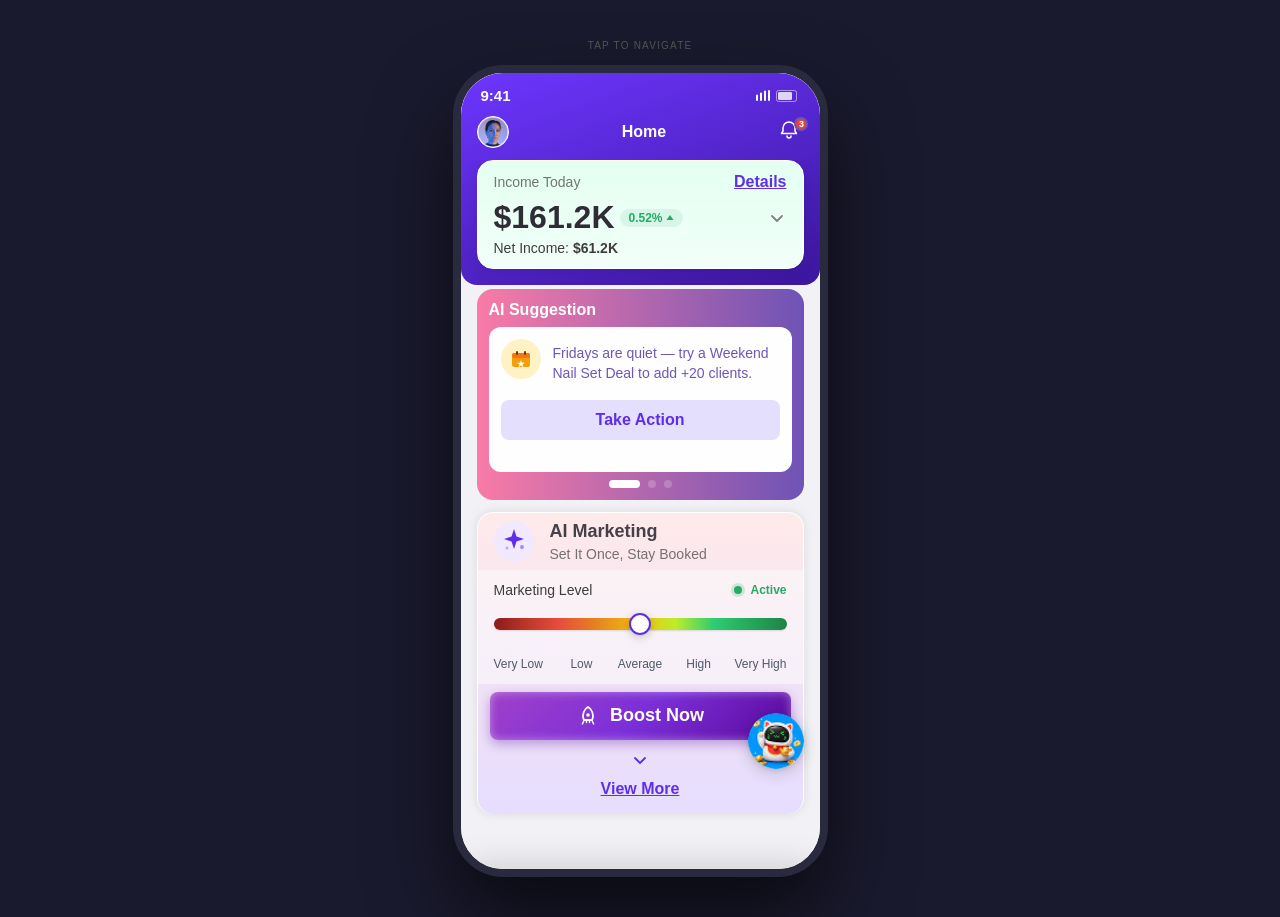
==== index.html @ 68458714 "init" ====
<!DOCTYPE html>
<html lang="en">
<head>
<meta charset="UTF-8">
<meta name="viewport" content="width=device-width, initial-scale=1.0">
<title>GCI – AI Marketing</title>
<link rel="stylesheet" href="css/style.css">
</head>
<body>
<div class="pw">
  <div class="plbl">Tap to navigate</div>
  <div class="phone">
  <div class="toast" id="draft-toast"><svg width="13" height="13" viewBox="0 0 13 13" fill="none"><path d="M2 6.5l3 3 6-6" stroke="#22C55E" stroke-width="1.8" stroke-linecap="round" stroke-linejoin="round"/></svg>Saved to Drafts</div>
  <div class="toast" id="ai-upd-toast"><svg width="13" height="13" viewBox="0 0 13 13" fill="none"><path d="M6.5 1L8 5.5L13 6.5L8 7.5L6.5 12L5 7.5L0 6.5L5 5.5Z" fill="#A78BFA"/></svg>AI updated your Campaign Draft</div>

  <!-- S-HOME: DASHBOARD HOME -->
  <div class="screen active" id="s-home">
    <div class="hm-hdr-bg"></div>
    <div class="hm-sb">
      <span class="hm-sbt">9:41</span>
      <div class="hm-sbi">
        <svg width="15" height="11" viewBox="0 0 15 11" fill="none"><rect x="0" y="4.5" width="2" height="6.5" rx="1" fill="white"/><rect x="4" y="2.5" width="2" height="8.5" rx="1" fill="white"/><rect x="8" y=".5" width="2" height="10.5" rx="1" fill="white"/><rect x="12" y="0" width="2" height="11" rx="1" fill="white"/></svg>
        <svg width="24" height="12" viewBox="0 0 24 12" fill="none"><rect x=".5" y=".5" width="20" height="11" rx="2" stroke="white" stroke-opacity=".5"/><rect x="2" y="2" width="14" height="8" rx="1.3" fill="white" opacity=".8"/></svg>
      </div>
    </div>
    <div class="hm-nav">
      <div class="hm-ava"><img src="assets/images/image-avatar.png" width="32" height="32" alt=""/></div>
      <span class="hm-nav-title">Home</span>
      <div class="hm-notif">
        <svg width="20" height="20" viewBox="0 0 20 20" fill="none"><path d="M10 2a6 6 0 0 0-6 6v3l-1.5 2.5h15L16 11V8a6 6 0 0 0-6-6z" stroke="white" stroke-width="1.5" stroke-linecap="round" stroke-linejoin="round"/><path d="M8 16a2 2 0 0 0 4 0" stroke="white" stroke-width="1.5" stroke-linecap="round"/></svg>
        <div class="hm-badge">3</div>
      </div>
    </div>
    <div class="hm-scroll">

      <!-- Income Today -->
      <div class="hm-income-card">
        <div class="hm-income-top">
          <span class="hm-income-lbl">Income Today</span>
          <span class="hm-details-link">Details</span>
        </div>
        <div class="hm-income-main">
          <div class="hm-income-left">
            <span class="hm-income-val">$161.2K</span>
            <div class="hm-up-badge"><span>0.52%</span><svg width="10" height="10" viewBox="0 0 10 10" fill="none"><path d="M5 2L8.5 7H1.5L5 2z" fill="#26aa68"/></svg></div>
          </div>
          <svg width="20" height="20" viewBox="0 0 20 20" fill="none"><path d="M5 8l5 5 5-5" stroke="#828086" stroke-width="1.8" stroke-linecap="round" stroke-linejoin="round"/></svg>
        </div>
        <div class="hm-income-net">Net Income: <strong>$61.2K</strong></div>
      </div>

      <!-- AI Suggestion -->
      <div class="hm-sugg-wrap">
        <div class="hm-sugg-title">AI Suggestion</div>
        <div class="hm-sugg-scroll">
          <div class="hm-sugg-card">
            <div class="hm-sugg-card-body">
              <div class="hm-cal-ico"><svg width="22" height="18" viewBox="0 0 20 18" fill="none"><rect x="1" y="3" width="18" height="14" rx="2.5" fill="#f59e0b"/><rect x="1" y="3" width="18" height="5" rx="2" fill="#f97316"/><rect x="5" y="1" width="2" height="4" rx="1" fill="#78350f"/><rect x="13" y="1" width="2" height="4" rx="1" fill="#78350f"/><path d="M10 10l.9 2.7 2.9.1-2.3 1.7.8 2.8L10 15.6l-2.3 1.7.8-2.8-2.3-1.7 2.9-.1L10 10z" fill="#fff"/></svg></div>
              <p class="hm-sugg-txt">Fridays are quiet — try a Weekend Nail Set Deal to add +20 clients.</p>
            </div>
            <button class="hm-take-action">Take Action</button>
          </div>
          <div class="hm-sugg-card">
            <div class="hm-sugg-card-body">
              <div class="hm-cal-ico"><svg width="22" height="18" viewBox="0 0 20 18" fill="none"><rect x="1" y="3" width="18" height="14" rx="2.5" fill="#f59e0b"/><rect x="1" y="3" width="18" height="5" rx="2" fill="#f97316"/><rect x="5" y="1" width="2" height="4" rx="1" fill="#78350f"/><rect x="13" y="1" width="2" height="4" rx="1" fill="#78350f"/><path d="M10 10l.9 2.7 2.9.1-2.3 1.7.8 2.8L10 15.6l-2.3 1.7.8-2.8-2.3-1.7 2.9-.1L10 10z" fill="#fff"/></svg></div>
              <p class="hm-sugg-txt">Mother's Day is 7 days away — launch a 15% OFF campaign to fill your weekend.</p>
            </div>
            <button class="hm-take-action">Take Action</button>
          </div>
          <div class="hm-sugg-card">
            <div class="hm-sugg-card-body">
              <div class="hm-cal-ico"><svg width="22" height="18" viewBox="0 0 20 18" fill="none"><rect x="1" y="3" width="18" height="14" rx="2.5" fill="#f59e0b"/><rect x="1" y="3" width="18" height="5" rx="2" fill="#f97316"/><rect x="5" y="1" width="2" height="4" rx="1" fill="#78350f"/><rect x="13" y="1" width="2" height="4" rx="1" fill="#78350f"/><path d="M10 10l.9 2.7 2.9.1-2.3 1.7.8 2.8L10 15.6l-2.3 1.7.8-2.8-2.3-1.7 2.9-.1L10 10z" fill="#fff"/></svg></div>
              <p class="hm-sugg-txt">142 clients haven't visited in 60+ days — send a re-engagement offer today.</p>
            </div>
            <button class="hm-take-action">Take Action</button>
          </div>
        </div>
        <div class="hm-dots"><div class="hm-dot active"></div><div class="hm-dot"></div><div class="hm-dot"></div></div>
      </div>

      <!-- AI Marketing card -->
      <div class="hm-mkt-wrap">
        <div class="hm-mkt-card">
          <div class="hm-mkt-hdr">
            <div class="hm-mkt-ico">
              <svg width="40" height="40" viewBox="0 0 40 40" fill="none"><rect width="40" height="40" rx="20" fill="#f0e9ff"/><path d="M20 8l2.5 7.5L30 18l-7.5 2.5L20 28l-2.5-7.5L10 18l7.5-2.5L20 8z" fill="#5f2eea"/><circle cx="28" cy="26" r="2" fill="#5f2eea" opacity=".5"/><circle cx="13" cy="27" r="1.5" fill="#5f2eea" opacity=".35"/></svg>
            </div>
            <div class="hm-mkt-info">
              <span class="hm-mkt-title">AI Marketing</span>
              <span class="hm-mkt-sub">Set It Once, Stay Booked</span>
            </div>
          </div>
          <div class="hm-mkt-body">
            <div class="hm-mkt-row">
              <span class="hm-mkt-lbl">Marketing Level</span>
              <div class="hm-mkt-status"><div class="hm-status-dot"></div><span class="hm-status-txt">Active</span></div>
            </div>
            <div class="hm-slider-wrap">
              <div class="hm-slider-track"><div class="hm-slider-thumb"></div></div>
            </div>
            <div class="hm-slider-labels">
              <span style="text-align:left">Very Low</span>
              <span style="text-align:center">Low</span>
              <span style="text-align:center">Average</span>
              <span style="text-align:center">High</span>
              <span style="text-align:right">Very High</span>
            </div>
          </div>
          <button class="hm-boost-btn" onclick="goTo('s1')">
            <svg width="24" height="24" viewBox="0 0 24 24" fill="none"><path d="M12 3c0 0 5 3 5 9 0 2.5-1.2 4-1.2 4H8.2S7 14.5 7 12c0-6 5-9 5-9z" stroke="white" stroke-width="1.8" stroke-linejoin="round"/><path d="M8.2 16l-1.8 4M15.8 16l1.8 4M10.5 16v2.5M13.5 16v2.5" stroke="white" stroke-width="1.4" stroke-linecap="round"/><circle cx="12" cy="11" r="1.8" fill="white"/></svg>
            Boost Now
          </button>
          <div class="hm-chevron-down"><svg width="24" height="24" viewBox="0 0 24 24" fill="none"><path d="M7 10l5 5 5-5" stroke="#5f2eea" stroke-width="1.8" stroke-linecap="round" stroke-linejoin="round"/></svg></div>
          <button class="hm-view-more">View More</button>
        </div>
      </div>

    </div>
  </div>

  <!-- S1: BOOST AI MARKETING -->
  <div class="screen" id="s1">
    <div class="sb"><span class="sbt">9:41</span><div class="sbi"><svg width="15" height="11" viewBox="0 0 15 11" fill="white"><rect x="0" y="4.5" width="2" height="6.5" rx="1"/><rect x="4" y="2.5" width="2" height="8.5" rx="1"/><rect x="8" y=".5" width="2" height="10.5" rx="1"/><rect x="12" y="0" width="2" height="11" rx="1"/></svg><svg width="24" height="12" viewBox="0 0 24 12" fill="none"><rect x=".5" y=".5" width="20" height="11" rx="2" stroke="white" stroke-opacity=".5"/><rect x="2" y="2" width="14" height="8" rx="1.3" fill="white" opacity=".8"/></svg></div></div>
    <div class="s1-hdr">
      <button class="s1-back" onclick="goTo('s-home')"><svg width="20" height="20" viewBox="0 0 20 20" fill="none"><path d="M13 4L7 10L13 16" stroke="white" stroke-width="2" stroke-linecap="round" stroke-linejoin="round"/></svg></button>
      <span class="s1-hdr-ttl">Boost AI Marketing</span>
      <div style="width:20px"></div>
    </div>
    <div class="s1-scroll">

      <!-- AI Campaigns -->
      <div class="s1-sec s1-wht">
        <div class="s1-sec-ttl">AI Campaigns Ready to Use</div>
        <div class="qs-grid">
          <div class="qs-card" onclick="startFlow('Create a Mother\'s Day campaign for me.')">
            <div class="qs-ico" style="background:#D1FAE5"><img src="assets/icons/icon-mothers-day.svg" width="20" height="20" alt=""/></div>
            <div class="qs-cnt">
              <div class="qs-name">Mother's Day 🌸</div>
              <div class="qs-desc">Peak nail weekend of the year — last May brought 89 new bookings in 5 days</div>
            </div>
            <div class="qs-tag" style="background:rgba(38,170,104,0.1);color:#26aa68">3.2x bookings</div>
          </div>
          <div class="qs-card" onclick="startFlow('Bring back inactive customers.')">
            <div class="qs-ico" style="background:#E3DFFC"><img src="assets/icons/icon-bring-back.svg" width="20" height="20" alt=""/></div>
            <div class="qs-cnt">
              <div class="qs-name">Bring Them Back</div>
              <div class="qs-desc">Clients quiet 60+ days. One SMS brings 1 in 4 back within a week</div>
            </div>
            <div class="qs-tag" style="background:#E3DFFC;color:#5f2eea">23% return rate</div>
          </div>
          <div class="qs-card" onclick="startFlow('Create a Halloween weekend nail campaign.')">
            <div class="qs-ico" style="background:#E0EEFF"><img src="assets/icons/icon-halloween.svg" width="20" height="20" alt=""/></div>
            <div class="qs-cnt">
              <div class="qs-name">Halloween Season</div>
              <div class="qs-desc">Coffin sets, dark florals, chrome tips — last Halloween: 61 extra bookings over one weekend</div>
            </div>
            <div class="qs-tag" style="background:#E0EEFF;color:#1c6bea">↑ 61 bookings</div>
          </div>
          <div class="qs-card" onclick="startFlow('Send a Happy Friday message to fill weekend slots.')">
            <div class="qs-ico" style="background:#FDF0C1"><img src="assets/icons/icon-happy-friday.svg" width="20" height="20" alt=""/></div>
            <div class="qs-cnt">
              <div class="qs-name">Happy Friday 🎉</div>
              <div class="qs-desc">Send Thursday afternoon, fill your weekend. Clients who hear from you weekly book 2× more often</div>
            </div>
            <div class="qs-tag" style="background:#FDF0C1;color:#d16816">2× more visits</div>
          </div>
        </div>
      </div>

      <!-- Campaigns Running Now -->
      <div class="s1-sec s1-prpl">
        <div class="s1-sec-ttl">Campaigns Running Now</div>
        <div class="rc-card">
          <div class="rc-top">
            <span class="rc-nm">"We Miss You" Re-engagement</span>
            <div class="rc-status-act"><svg width="8" height="8" viewBox="0 0 8 8"><circle cx="4" cy="4" r="4" fill="#26aa68"/></svg>Active</div>
          </div>
          <div class="rc-prog">
            <div class="rc-dates"><span>Start 01/04/2026</span><span>End 30/04/2026</span></div>
            <div class="rc-bar-bg"><div class="rc-bar-fill" style="width:65%;background:#e7a816"></div></div>
          </div>
          <div class="rc-hdiv"></div>
          <div class="rc-info">
            <div class="rc-col"><div class="rc-mlbl">Income</div><div class="rc-mval">$4.2K</div></div>
            <div class="rc-vdiv"></div>
            <div class="rc-col"><div class="rc-mlbl">Booking Rate</div><div class="rc-mval">23%</div></div>
          </div>
        </div>
        <div class="rc-card">
          <div class="rc-top">
            <span class="rc-nm">VIP Birthday Offer</span>
            <div class="rc-status-done"><svg width="16" height="16" viewBox="0 0 16 16" fill="none"><rect x="1" y="1" width="14" height="14" rx="4" fill="#e8f0fd"/><path d="M5 8l2 2 4-4" stroke="#1c6bea" stroke-width="1.5" stroke-linecap="round" stroke-linejoin="round"/></svg>Completed</div>
          </div>
          <div class="rc-prog">
            <div class="rc-dates"><span>Start 01/03/2026</span><span>End 31/03/2026</span></div>
            <div class="rc-bar-bg"><div class="rc-bar-fill" style="width:100%;background:#1c6bea"></div></div>
          </div>
          <div class="rc-hdiv"></div>
          <div class="rc-info">
            <div class="rc-col"><div class="rc-mlbl">Income</div><div class="rc-mval">$98.4K</div></div>
            <div class="rc-vdiv"></div>
            <div class="rc-col"><div class="rc-mlbl">Booking Rate</div><div class="rc-mval">80%</div></div>
          </div>
        </div>
      </div>

      <!-- Draft Campaigns -->
      <div class="s1-sec s1-grad">
        <div class="s1-sec-ttl">Your Draft Campaigns</div>
        <div class="draft-card" id="draft-list">
          <div class="rrow" onclick="goTo('s3')">
            <div class="rdot" style="background:#F59E0B"></div>
            <div class="rrow-info">
              <div class="rnm">Summer Flash Sale</div>
              <div class="rsub">All clients · 15% Off · Apr 29</div>
            </div>
            <svg width="16" height="16" viewBox="0 0 16 16" fill="none"><path d="M6 4l4 4-4 4" stroke="#828086" stroke-width="1.5" stroke-linecap="round" stroke-linejoin="round"/></svg>
          </div>
          <div class="rrow-sep"></div>
          <div class="rrow" onclick="goTo('s3')">
            <div class="rdot" style="background:#F59E0B"></div>
            <div class="rrow-info">
              <div class="rnm">Loyalty Reward Announcement</div>
              <div class="rsub">VIP clients · 10% Off · Feb 14</div>
            </div>
            <svg width="16" height="16" viewBox="0 0 16 16" fill="none"><path d="M6 4l4 4-4 4" stroke="#828086" stroke-width="1.5" stroke-linecap="round" stroke-linejoin="round"/></svg>
          </div>
        </div>
      </div>

    </div>
  </div>

  <!-- S3: CAMPAIGN (Draft + Review combined) -->
  <div class="screen" id="s3">
    <div class="sb"><span class="sbt">9:41</span><div class="sbi"><svg width="15" height="11" viewBox="0 0 15 11" fill="#1A1A2E"><rect x="0" y="4.5" width="2" height="6.5" rx="1"/><rect x="4" y="2.5" width="2" height="8.5" rx="1"/><rect x="8" y=".5" width="2" height="10.5" rx="1"/><rect x="12" y="0" width="2" height="11" rx="1"/></svg><svg width="24" height="12" viewBox="0 0 24 12" fill="none"><rect x=".5" y=".5" width="20" height="11" rx="2" stroke="#1A1A2E" stroke-opacity=".3"/><rect x="2" y="2" width="14" height="8" rx="1.3" fill="#1A1A2E" opacity=".8"/></svg></div></div>
    <div class="topnav"><div class="back" onclick="showBackConfirm()"><svg width="13" height="13" viewBox="0 0 13 13" fill="none"><path d="M9 2L4 6.5L9 11" stroke="#7C5CBF" stroke-width="1.8" stroke-linecap="round" stroke-linejoin="round"/></svg></div><span class="topnav-title">Promotion Campaign</span><div class="ready-badge topnav-badge"><svg width="9" height="9" viewBox="0 0 11 11" fill="none"><path d="M2 5.5l2.5 2.5 4.5-4.5" stroke="white" stroke-width="1.8" stroke-linecap="round" stroke-linejoin="round"/></svg>AI Generated</div></div>
    <div style="flex:1;display:flex;flex-direction:column;overflow:hidden;min-height:0">
      <div class="rv-scroll">

        <!-- 1. Campaign header + 6 stats -->
        <div class="camp-header">
          <div class="camp-name">Mother's Day Special 🌸</div>
          <div class="camp-desc">A soft, personal tone builds loyalty and brings back up to 23% of clients.</div>
          <div class="camp-stats">
            <div class="camp-stat"><div class="camp-stat-lbl">AUDIENCE <i class="tip-ico" onclick="showTip(this,'Regular &amp; VIP clients who visited in the past year')">i</i></div><div class="camp-stat-val" id="rv-target">All Clients</div><div class="camp-stat-sub">~420 people</div></div>
            <div class="camp-stat"><div class="camp-stat-lbl">EST. INCOME EARNED</div><div class="camp-stat-val">~$16,900</div></div>
            <div class="camp-stat"><div class="camp-stat-lbl">OFFER</div><div class="camp-stat-val">15% OFF</div></div>
            <div class="camp-stat"><div class="camp-stat-lbl">TONE</div><div class="camp-stat-val">Warm & Personal</div></div>
            <div class="camp-stat"><div class="camp-stat-lbl">SCHEDULE</div><div class="camp-stat-val">Apr 29 – May 6</div><div class="camp-stat-sub">7 days</div></div>
            <div class="camp-stat"><div class="camp-stat-lbl">SEND TIME <i class="tip-ico" onclick="showTip(this,'Peak open-rate window for salon SMS campaigns')">i</i></div><div class="camp-stat-val">Tue &amp; Thu</div><div class="camp-stat-sub">10:00 AM</div></div>
          </div>
        </div>

        <!-- 2. Message Preview -->
        <div class="msg-card">
          <span class="msg-hd-lbl">Message Preview</span>
          <div class="msg-bubble">
            <div id="sms-msg">
              <div class="msg-tag">SMS MESSAGE</div>
              <div class="msg-txt">Hi <span class="msg-hl">[Name]</span>, Mother's Day is almost here! Enjoy 15% OFF your next visit. Treat yourself or gift someone special a relaxing nail session. Book this weekend!</div>
            </div>
          </div>
          <button class="btn-regen" id="btn-regen" onclick="regenMsg()"><svg width="16" height="16" viewBox="0 0 16 16" fill="none"><path d="M14 8A6 6 0 1 1 10.5 3" stroke="white" stroke-width="1.8" stroke-linecap="round"/><path d="M10.5 1v3H13.5" stroke="white" stroke-width="1.8" stroke-linecap="round" stroke-linejoin="round"/></svg>Regenerate</button>
        </div>

      </div>
      <div class="actions-bar">
        <div class="ai-sheet-trigger" id="ai-upd-notif" onclick="openAiSheet()">
          <img src="assets/icons/icon-double-arrow-up.svg" width="16" height="16" alt=""/>
        </div>
        <div class="ai-chat-wrap">
          <input class="ai-chat-inp" id="ai-chat-inp" type="text" placeholder="Ask AI to tweak this campaign…" onkeydown="if(event.key==='Enter')sendAiEdit()"/>
          <button class="ai-chat-mic" onclick="void 0"><svg width="15" height="15" viewBox="0 0 15 15" fill="none"><rect x="4.5" y="1" width="6" height="9" rx="3" stroke="white" stroke-width="1.4"/><path d="M2 7.5C2 10.5 4.5 13 7.5 13s5.5-2.5 5.5-5.5" stroke="white" stroke-width="1.4" stroke-linecap="round"/><path d="M7.5 13v1.5" stroke="white" stroke-width="1.4" stroke-linecap="round"/></svg></button>
          <button class="ai-chat-send" onclick="sendAiEdit()"><svg width="15" height="15" viewBox="0 0 15 15" fill="none"><path d="M13 7.5L2 2.5l2.5 5-2.5 5L13 7.5z" fill="white"/></svg></button>
        </div>
        <div class="actions-btn-row">
          <button class="btn btn-secondary btn-save-draft-sm" onclick="saveDraft()">Save Draft</button>
          <button class="btn btn-primary btn-approve-lg" onclick="goTo('s6')">Launch Campaign</button>
        </div>
      </div>
    </div>
  </div>

  <!-- S5: SUCCESS -->
  <div class="screen" id="s6">
    <div class="sb"><span class="sbt">9:41</span><div class="sbi"><svg width="15" height="11" viewBox="0 0 15 11" fill="#1A1A2E"><rect x="0" y="4.5" width="2" height="6.5" rx="1"/><rect x="4" y="2.5" width="2" height="8.5" rx="1"/><rect x="8" y=".5" width="2" height="10.5" rx="1"/><rect x="12" y="0" width="2" height="11" rx="1"/></svg><svg width="24" height="12" viewBox="0 0 24 12" fill="none"><rect x=".5" y=".5" width="20" height="11" rx="2" stroke="#1A1A2E" stroke-opacity=".3"/><rect x="2" y="2" width="14" height="8" rx="1.3" fill="#1A1A2E" opacity=".8"/></svg></div></div>
    <div class="sw">
      <div class="sw-top">
        <div class="sw-hero">
          <div class="s-ico-v2"><svg width="38" height="38" viewBox="0 0 38 38" fill="none"><path d="M7 19l8.5 8.5L31 11" stroke="white" stroke-width="3.5" stroke-linecap="round" stroke-linejoin="round"/></svg></div>
          <div class="s-title">Campaign Launched 🎉</div>
          <div class="s-sub">Your "Mother's Day Special" campaign is now scheduled and will start reaching clients on Apr 29, 2026.</div>
        </div>
        <div class="apv-card">
          <div class="apv-hd">
            <div class="apv-ico"><svg width="16" height="16" viewBox="0 0 16 16" fill="none"><path d="M2 14L8 8M10 2l.6 2L13 5l-2 .6L10 8l-.6-2L7 5l2-.6L10 2z" stroke="#5f2eea" stroke-width="1.3" stroke-linecap="round" stroke-linejoin="round"/><circle cx="4.5" cy="11" r=".8" fill="#5f2eea"/></svg></div>
            <span class="apv-hd-lbl">Campaign Details</span>
          </div>
          <div class="apv-divider"></div>
          <div class="apv-row"><span class="apv-lbl">Target audience</span><span class="apv-val">420 clients</span></div>
          <div class="apv-row"><span class="apv-lbl">Schedule</span><span class="apv-val">Apr 29 – May 6 · 7 days</span></div>
          <div class="apv-row"><span class="apv-lbl">Offer</span><span class="apv-val">15% OFF</span></div>
          <div class="apv-row"><span class="apv-lbl">Booking rate</span><span class="apv-val green">70% (≈294 bookings)</span></div>
          <div class="apv-row"><span class="apv-lbl">Est. income earned</span><span class="apv-val green">~$16,900</span></div>
          <div class="apv-row last"><span class="apv-lbl">First message sends</span><span class="apv-val">Apr 29 · 10:00 AM</span></div>
        </div>
      </div>
      <button class="btn btn-primary btn-done" onclick="resetAll()">Back to AI Marketing</button>
    </div>
  </div>

  <!-- S3B: AI REVISE CHAT -->
  <div class="screen" id="s3b">
    <div class="sb"><span class="sbt">9:41</span><div class="sbi"><svg width="15" height="11" viewBox="0 0 15 11" fill="#1A1A2E"><rect x="0" y="4.5" width="2" height="6.5" rx="1"/><rect x="4" y="2.5" width="2" height="8.5" rx="1"/><rect x="8" y=".5" width="2" height="10.5" rx="1"/><rect x="12" y="0" width="2" height="11" rx="1"/></svg><svg width="24" height="12" viewBox="0 0 24 12" fill="none"><rect x=".5" y=".5" width="20" height="11" rx="2" stroke="#1A1A2E" stroke-opacity=".3"/><rect x="2" y="2" width="14" height="8" rx="1.3" fill="#1A1A2E" opacity=".8"/></svg></div></div>
    <div class="aie-nav">
      <button class="aie-back" onclick="goTo('s3')"><svg width="13" height="13" viewBox="0 0 13 13" fill="none"><path d="M9 2L4 6.5L9 11" stroke="#7C5CBF" stroke-width="1.8" stroke-linecap="round" stroke-linejoin="round"/></svg></button>
      <div class="aie-ava"><svg width="20" height="20" viewBox="0 0 20 20" fill="none"><path d="M10 2L12.2 8L18 10L12.2 12L10 18L7.8 12L2 10L7.8 8Z" fill="white"/></svg></div>
      <div class="aie-info">
        <div class="aie-name">AI Assistant</div>
        <div class="aie-sub"><span class="aie-sub-dot"></span>Revising campaign</div>
      </div>
    </div>
    <div class="aie-ctx">
      <div class="aie-ctx-pill"><svg width="10" height="10" viewBox="0 0 10 10" fill="none"><path d="M5 0.5L6.2 3.8L9.5 5L6.2 6.2L5 9.5L3.8 6.2L0.5 5L3.8 3.8Z" fill="#A78BFA"/></svg>Mother's Day Campaign · All Clients</div>
    </div>
    <div class="aie-chat">
      <div class="br u"><div class="b usr">Make it more premium and don't use discount language.</div></div>
      <div class="br" style="align-items:flex-start">
        <div class="bav" style="margin-top:0"><svg width="13" height="13" viewBox="0 0 13 13" fill="none"><path d="M6.5 1L8 5.5L13 6.5L8 7.5L6.5 12L5 7.5L0 6.5L5 5.5Z" fill="white"/></svg></div>
        <div style="flex:1;min-width:0">
          <div class="b ai" style="display:inline-block">Done! Elevated the tone and removed all promotional language.</div>
          <div class="wc-card">
            <div class="wc-hd"><div class="wc-ico"><svg width="11" height="11" viewBox="0 0 11 11" fill="none"><path d="M1.5 5.5h8M6.5 3L9 5.5 6.5 8" stroke="white" stroke-width="1.5" stroke-linecap="round" stroke-linejoin="round"/></svg></div><span class="wc-hd-lbl">What changed</span></div>
            <div class="wc-row"><div class="wc-dot" style="background:#F4A4C0"></div><span class="wc-lbl">Tone</span><span class="wc-val">Premium &amp; refined</span></div>
            <div class="wc-row"><div class="wc-dot" style="background:#A78BFA"></div><span class="wc-lbl">Language</span><span class="wc-val">No discount wording</span></div>
            <div class="wc-row"><div class="wc-dot" style="background:#7C5CBF"></div><span class="wc-lbl">CTA</span><span class="wc-val">Luxury positioning</span></div>
          </div>
        </div>
      </div>
      <div class="br u"><div class="b usr">Change the send time to Friday morning.</div></div>
      <div class="br" style="align-items:flex-start">
        <div class="bav" style="margin-top:0"><svg width="13" height="13" viewBox="0 0 13 13" fill="none"><path d="M6.5 1L8 5.5L13 6.5L8 7.5L6.5 12L5 7.5L0 6.5L5 5.5Z" fill="white"/></svg></div>
        <div style="flex:1;min-width:0">
          <div class="b ai" style="display:inline-block">Updated! Friday 10am — peak open-rate window for salon clients.</div>
          <div class="wc-card">
            <div class="wc-hd"><div class="wc-ico"><svg width="11" height="11" viewBox="0 0 11 11" fill="none"><path d="M1.5 5.5h8M6.5 3L9 5.5 6.5 8" stroke="white" stroke-width="1.5" stroke-linecap="round" stroke-linejoin="round"/></svg></div><span class="wc-hd-lbl">What changed</span></div>
            <div class="wc-row"><div class="wc-dot" style="background:#E88F6E"></div><span class="wc-lbl">Timing</span><span class="wc-val">Fri · 10:00 AM</span></div>
            <div class="wc-row"><div class="wc-dot" style="background:#A78BFA"></div><span class="wc-lbl">CTA</span><span class="wc-val">"Reserve your appointment →"</span></div>
          </div>
        </div>
      </div>
    </div>
    <!-- <div class="aie-bottom">
      <button class="btn-approve-v2" onclick="goTo('s3')"><div class="shine"></div><svg width="15" height="15" viewBox="0 0 15 15" fill="none"><path d="M13 7.5L2 2.5l2.5 5-2.5 5L13 7.5z" fill="white"/></svg>Save Version</button>
      <div class="inp-row" style="padding-bottom:22px">
        <input class="ci" placeholder="Ask to refine further..."/>
        <button class="mic-b"><svg width="15" height="15" viewBox="0 0 15 15" fill="none"><rect x="4.5" y="1" width="6" height="9" rx="3" stroke="white" stroke-width="1.4"/><path d="M2 7.5C2 10.5 4.5 13 7.5 13s5.5-2.5 5.5-5.5" stroke="white" stroke-width="1.4" stroke-linecap="round"/><path d="M7.5 13v1.5" stroke="white" stroke-width="1.4" stroke-linecap="round"/></svg></button>
        <button class="snd-b"><svg width="15" height="15" viewBox="0 0 15 15" fill="none"><path d="M13 7.5L2 2.5l2.5 5-2.5 5L13 7.5z" fill="white"/></svg></button>
      </div>
    </div> -->
  </div>

  <!-- S5M: MANUAL EDIT -->
  <div class="screen" id="s5m">
    <div class="sb"><span class="sbt">9:41</span><div class="sbi"><svg width="15" height="11" viewBox="0 0 15 11" fill="#1A1A2E"><rect x="0" y="4.5" width="2" height="6.5" rx="1"/><rect x="4" y="2.5" width="2" height="8.5" rx="1"/><rect x="8" y=".5" width="2" height="10.5" rx="1"/><rect x="12" y="0" width="2" height="11" rx="1"/></svg><svg width="24" height="12" viewBox="0 0 24 12" fill="none"><rect x=".5" y=".5" width="20" height="11" rx="2" stroke="#1A1A2E" stroke-opacity=".3"/><rect x="2" y="2" width="14" height="8" rx="1.3" fill="#1A1A2E" opacity=".8"/></svg></div></div>
    <div class="topnav"><div class="back" onclick="goTo('s3')"><svg width="13" height="13" viewBox="0 0 13 13" fill="none"><path d="M9 2L4 6.5L9 11" stroke="#7C5CBF" stroke-width="1.8" stroke-linecap="round" stroke-linejoin="round"/></svg></div><span class="topnav-title">Edit Campaign</span></div>
    <div style="flex:1;display:flex;flex-direction:column;overflow:hidden;min-height:0"><div class="me-scroll">

      <div class="me-section">
        <div class="me-lbl">CAMPAIGN NAME</div>
        <input class="me-input" id="me-name" value="Mother's Day Special 🌸" />
      </div>

      <div class="me-section">
        <div class="me-lbl">OBJECTIVE</div>
        <textarea class="me-textarea" id="me-obj" rows="3">Re-engage lapsed customers</textarea>
      </div>

      <div class="me-section">
        <div class="me-lbl">AUDIENCE</div>
        <div class="me-chips" id="me-audience-chips">
          <div class="me-chip on" onclick="pickOne(this,'me-audience-chips')">Return Clients</div>
          <div class="me-chip" onclick="pickOne(this,'me-audience-chips')">New Clients</div>
          <div class="me-chip" onclick="pickOne(this,'me-audience-chips')">All Clients</div>
        </div>
      </div>

      <div class="me-section">
        <div class="me-lbl">TONE <span style="color:#C4B5FD;font-weight:400">· pick multiple</span></div>
        <div class="me-chips" id="me-tone-chips">
          <div class="me-chip on" onclick="pickMulti(this)">Warm &amp; Personal</div>
          <div class="me-chip" onclick="pickMulti(this)">Exciting &amp; Urgent</div>
          <div class="me-chip" onclick="pickMulti(this)">Professional</div>
          <div class="me-chip" onclick="pickMulti(this)">Playful</div>
        </div>
      </div>

      <div class="me-section">
        <div class="me-lbl">OFFER</div>
        <div class="me-chips" id="me-offer-chips">
          <div class="me-chip on" onclick="pickOne(this,'me-offer-chips')">No discount</div>
          <div class="me-chip" onclick="pickOne(this,'me-offer-chips')">% Discount</div>
          <div class="me-chip" onclick="pickOne(this,'me-offer-chips')">Free Add-on</div>
        </div>
        <div id="me-offer-input-wrap" style="display:none;margin-top:10px">
          <input class="me-input" id="me-offer-val" placeholder="e.g. 15% off this weekend" />
        </div>
      </div>

      <div class="me-section">
        <div class="me-lbl">MESSAGE</div>
        <textarea class="me-textarea" id="me-msg" rows="4">Hi [Name], Mother's Day is almost here 🌸 Treat yourself or gift someone special a relaxing nail session. We'd love to celebrate with you this weekend!</textarea>
        <div style="font-size:11px;color:#A78BFA;margin-top:6px;display:flex;align-items:center;gap:4px"><svg width="11" height="11" viewBox="0 0 11 11" fill="none"><circle cx="5.5" cy="5.5" r="4.5" stroke="#A78BFA" stroke-width="1"/><path d="M5.5 4v3M5.5 8v.5" stroke="#A78BFA" stroke-width="1" stroke-linecap="round"/></svg>[Name] will be replaced with each client's first name</div>
      </div>

      <div class="me-section">
        <div class="me-lbl">DURATION</div>
        <div class="me-chips" id="me-dur-chips">
          <div class="me-chip" onclick="pickOne(this,'me-dur-chips')">1 week</div>
          <div class="me-chip on" onclick="pickOne(this,'me-dur-chips')">2 weeks</div>
          <div class="me-chip" onclick="pickOne(this,'me-dur-chips')">1 month</div>
        </div>
      </div>

    </div></div>
    <div class="me-actions">
      <button class="me-save" onclick="saveManual()">
        <div class="shine"></div>
        <svg width="15" height="15" viewBox="0 0 15 15" fill="none"><path d="M2.5 7.5l4 4 6.5-6.5" stroke="white" stroke-width="2" stroke-linecap="round" stroke-linejoin="round"/></svg>
        Save &amp; Back to Review
      </button>
      <button class="me-cancel" onclick="goTo('s3')">Cancel</button>
    </div>
  </div>

  <!-- BACK CONFIRM MODAL -->
  <div class="modal-backdrop" id="back-modal-backdrop"></div>
  <div class="modal" id="back-modal">
    <div class="modal-icon">
      <svg width="24" height="24" viewBox="0 0 24 24" fill="none"><path d="M12 2C6.48 2 2 6.48 2 12s4.48 10 10 10 10-4.48 10-10S17.52 2 12 2zm0 11c-.55 0-1-.45-1-1V8c0-.55.45-1 1-1s1 .45 1 1v4c0 .55-.45 1-1 1zm1 4h-2v-2h2v2z" fill="#5f2eea"/></svg>
    </div>
    <div class="modal-title">Save before leaving?</div>
    <div class="modal-sub">Your campaign draft will be lost if you leave without saving.</div>
    <div class="modal-actions">
      <button class="btn btn-secondary modal-btn" onclick="confirmDiscard()">Discard</button>
      <button class="btn btn-primary modal-btn" onclick="saveDraft();closeBackModal()">Save Draft</button>
    </div>
  </div>

  <!-- FLOATING AI CHAT BUTTON -->
  <button class="float-chat-btn" id="float-chat-btn" onclick="openAiSheet()">
    <img src="assets/icons/icon-cat-bot.png" width="56" height="56" alt="AI"/>
  </button>

  <!-- AI REVISE SHEET -->
  <div class="ai-sheet-backdrop" id="ai-sheet-backdrop" onclick="closeAiSheet()"></div>
  <div class="ai-sheet" id="ai-sheet">
    <div class="ai-sheet-handle-row"><div class="ai-sheet-handle"></div></div>
    <div class="ai-sheet-hd">
      <div class="ai-sheet-hd-left">
        <img class="ai-sheet-ava-lg" src="assets/icons/icon-cat-bot.png" width="48" height="48" alt=""/>
        <div class="ai-sheet-hd-info">
          <span class="ai-sheet-title">AI Assistant</span>
          <div class="ai-sheet-hd-sub">
            <div class="ai-sheet-status-dot"></div>
            <span class="ai-sheet-status-txt">Revising campaign</span>
          </div>
        </div>
      </div>
      <button class="ai-sheet-close" onclick="closeAiSheet()"><svg width="8" height="8" viewBox="0 0 8 8" fill="none"><path d="M1 1l6 6M7 1L1 7" stroke="#444149" stroke-width="1.5" stroke-linecap="round"/></svg></button>
    </div>
    <div class="ai-sheet-chat" id="ai-sheet-chat"></div>
    <div class="ai-sheet-inp-row">
      <div class="ai-sheet-chatbox">
        <input class="ai-sheet-inp" id="ai-sheet-inp-field" type="text" placeholder="Ask AI to tweak campaign" onkeydown="if(event.key==='Enter')sendSheetEdit()"/>
        <div class="ai-sheet-inp-btns">
          <button class="ai-sheet-mic" onclick="void 0"><svg width="16" height="16" viewBox="0 0 15 15" fill="none"><rect x="4.5" y="1" width="6" height="9" rx="3" stroke="white" stroke-width="1.4"/><path d="M2 7.5C2 10.5 4.5 13 7.5 13s5.5-2.5 5.5-5.5" stroke="white" stroke-width="1.4" stroke-linecap="round"/><path d="M7.5 13v1.5" stroke="white" stroke-width="1.4" stroke-linecap="round"/></svg></button>
          <button class="ai-sheet-send" onclick="sendSheetEdit()"><svg width="16" height="16" viewBox="0 0 15 15" fill="none"><path d="M13 7.5L2 2.5l2.5 5-2.5 5L13 7.5z" fill="white"/></svg></button>
        </div>
      </div>
    </div>
  </div>

  </div>
</div>
<script src="js/script.js"></script>
</html>
---- css/style.css ----
* {
    box-sizing: border-box;
    margin: 0;
    padding: 0
}

body {
    background: #1a1a2e;
    display: flex;
    justify-content: center;
    align-items: flex-start;
    padding: 40px 16px;
    font-family: -apple-system, BlinkMacSystemFont, 'SF Pro Display', 'SF Pro Text', sans-serif;
    min-height: 100vh
}

.pw {
    display: flex;
    flex-direction: column;
    align-items: center;
    gap: 14px
}

.plbl {
    color: #555;
    font-size: 10px;
    letter-spacing: .12em;
    font-weight: 500;
    text-transform: uppercase
}

.phone {
    width: 375px;
    height: 812px;
    background: #FAF8F5;
    border-radius: 50px;
    overflow: hidden;
    border: 8px solid #2a2a3e;
    box-shadow: 0 40px 80px rgba(0, 0, 0, 0.6);
    position: relative
}

.screen {
    position: absolute;
    inset: 0;
    display: flex;
    flex-direction: column;
    background: #FAF8F5;
    opacity: 0;
    pointer-events: none;
    transition: opacity .3s ease
}

.screen.active {
    opacity: 1;
    pointer-events: all
}

.sb {
    padding: 14px 20px 8px;
    display: flex;
    justify-content: space-between;
    align-items: center;
    flex-shrink: 0;
    background: #FAF8F5
}

.sbt {
    font-size: 15px;
    font-weight: 600;
    color: #1A1A2E
}

.sbi {
    display: flex;
    gap: 5px;
    align-items: center
}

.stepbar {
    background: #fff;
    padding: 12px 16px 10px;
    border-bottom: 0.5px solid #EEECF8;
    flex-shrink: 0
}

.steps {
    display: flex;
    align-items: center
}

.step {
    display: flex;
    flex-direction: column;
    align-items: center;
    gap: 4px;
    flex: 1
}

.sc {
    width: 30px;
    height: 30px;
    border-radius: 50%;
    display: flex;
    align-items: center;
    justify-content: center;
    font-size: 12px;
    font-weight: 600
}

.sc.done {
    background: #22C55E;
    color: #fff
}

.sc.active {
    background: #7C5CBF;
    color: #fff
}

.sc.idle {
    background: #F0EFFB;
    color: #C4B5FD;
    border: 1.5px solid #E0DDFB
}

.sl {
    font-size: 10px;
    font-weight: 500
}

.sl.done {
    color: #22C55E
}

.sl.active {
    color: #7C5CBF
}

.sl.idle {
    color: #C4B5FD
}

.sline {
    flex: 1;
    height: 2px;
    margin-top: -16px
}

.sline.done {
    background: #22C55E
}

.sline.idle {
    background: #E0DDFB
}

/* ── S1 HEADER ── */
#s1 .sb {
    background: linear-gradient(135deg, #b194ff 0%, #9067ff 50%, #703aff 100%)
}

#s1 .sbt { color: #fff }

.s1-hdr {
    background: linear-gradient(135deg, #b194ff 0%, #9067ff 50%, #703aff 100%);
    display: flex;
    align-items: center;
    justify-content: space-between;
    padding: 10px 16px 14px;
    flex-shrink: 0
}
.s1-hdr-ttl {
    font-size: 18px;
    font-weight: 700;
    color: #fff;
    text-align: center;
    flex: 1
}

/* ── S1 SCROLL ── */
.s1-scroll {
    flex: 1;
    overflow-y: auto;
    background: #f2f2f6;
    padding: 16px 12px;
    display: flex;
    flex-direction: column;
    gap: 16px;
    -webkit-overflow-scrolling: touch
}
.s1-scroll::-webkit-scrollbar { display: none }

/* ── SECTIONS ── */
.s1-sec {
    display: flex;
    flex-direction: column;
    gap: 16px;
    border-radius: 12px
}
.s1-wht {
    background: #fff;
    padding: 16px
}
.s1-prpl {
    background: #f8f5ff;
    padding: 12px;
    gap: 8px
}
.s1-grad {
    background: linear-gradient(180deg, #f2e5ff 0%, #f1f0f4 100%);
    padding: 12px;
    border: 0.5px solid #fefefe;
    box-shadow: 0 2px 16px rgba(0,0,0,0.08)
}
.s1-sec-ttl {
    font-size: 16px;
    font-weight: 700;
    color: #444149
}

/* ── CAMPAIGN CARDS ── */
.qs-grid {
    display: grid;
    grid-template-columns: 1fr 1fr;
    gap: 8px
}
.qs-card {
    background: #fff;
    border: 1px solid #eeebff;
    border-radius: 12px;
    padding: 12px;
    display: flex;
    flex-direction: column;
    gap: 12px;
    cursor: pointer;
    box-shadow: 0 2px 16px rgba(0,0,0,0.08);
    -webkit-tap-highlight-color: transparent;
    transition: transform .15s
}
.qs-card:active { transform: scale(.97) }
.qs-ico {
    width: 34px;
    height: 34px;
    border-radius: 6px;
    display: flex;
    align-items: center;
    justify-content: center;
    flex-shrink: 0
}
.qs-cnt {
    display: flex;
    flex-direction: column;
    gap: 4px;
    flex: 1
}
.qs-name {
    font-size: 14px;
    font-weight: 600;
    color: #2f2c35;
    line-height: 1.4
}
.qs-desc {
    font-size: 12px;
    color: rgba(61,61,61,0.7);
    line-height: 1.35
}
.qs-tag {
    border-radius: 16px;
    padding: 4px 12px;
    font-size: 12px;
    font-weight: 600;
    text-align: center;
    width: 100%;
    box-sizing: border-box
}

/* ── RUNNING NOW CARDS ── */
.rc-card {
    background: #fff;
    border-radius: 8px;
    padding: 12px 8px;
    display: flex;
    flex-direction: column;
    gap: 12px
}
.rc-top {
    display: flex;
    align-items: center;
    justify-content: space-between;
    gap: 8px
}
.rc-nm {
    font-size: 14px;
    font-weight: 600;
    color: #3d3d3d;
    flex: 1
}
.rc-status-act {
    display: flex;
    align-items: center;
    gap: 5px;
    font-size: 13px;
    font-weight: 500;
    color: #26aa68;
    flex-shrink: 0
}
.rc-status-done {
    display: flex;
    align-items: center;
    gap: 5px;
    font-size: 13px;
    font-weight: 500;
    color: #1c6bea;
    flex-shrink: 0
}
.rc-prog {
    display: flex;
    flex-direction: column;
    gap: 6px
}
.rc-dates {
    display: flex;
    justify-content: space-between;
    font-size: 12px;
    color: #828086
}
.rc-bar-bg {
    height: 8px;
    background: rgba(207,207,207,0.5);
    border-radius: 100px;
    overflow: hidden
}
.rc-bar-fill {
    height: 100%;
    border-radius: 100px
}
.rc-hdiv {
    height: 1px;
    background: #eeebff;
    width: 100%
}
.rc-info {
    display: flex;
    gap: 12px;
    align-items: stretch
}
.rc-col {
    flex: 1;
    display: flex;
    flex-direction: column;
    gap: 4px
}
.rc-mlbl {
    font-size: 12px;
    color: rgba(61,61,61,0.7)
}
.rc-mval {
    font-size: 16px;
    font-weight: 700;
    color: #2f2c35
}
.rc-vdiv {
    width: 1px;
    background: #e8e4f8;
    align-self: stretch
}

/* ── DRAFT CARD ── */
.draft-card {
    background: #fff;
    border: 1px solid #e3dffc;
    border-radius: 12px;
    overflow: hidden
}
.rrow {
    display: flex;
    align-items: center;
    gap: 8px;
    padding: 10px 12px;
    cursor: pointer;
    -webkit-tap-highlight-color: transparent;
    transition: background .15s
}
.rrow:active { background: #f8f7ff }
.rrow-sep {
    height: 1px;
    background: #f0eef8
}
.rdot {
    width: 8px;
    height: 8px;
    border-radius: 50%;
    flex-shrink: 0
}
.rrow-info {
    flex: 1;
    display: flex;
    flex-direction: column;
    gap: 2px
}
.rnm {
    font-size: 14px;
    font-weight: 600;
    color: #3d3d3d
}
.rsub {
    font-size: 12px;
    color: rgba(61,61,61,0.7)
}

.fi {
    padding: 10px 16px 20px;
    background: #FAF8F5;
    border-top: 0.5px solid #EEECF8;
    flex-shrink: 0
}

.fi-box {
    background: #fff;
    border-radius: 26px;
    border: 1px solid #EDE9FE;
    padding: 11px 14px;
    display: flex;
    align-items: center;
    gap: 10px;
    box-shadow: 0 2px 16px rgba(124, 92, 191, 0.09);
    cursor: pointer
}

.fi-ph {
    flex: 1;
    font-size: 13px;
    color: #C4B5FD
}

.fi-mic {
    width: 34px;
    height: 34px;
    border-radius: 50%;
    background: linear-gradient(135deg, #F4A4C0, #E88F6E);
    display: flex;
    align-items: center;
    justify-content: center;
    flex-shrink: 0
}

.fi-send {
    width: 34px;
    height: 34px;
    border-radius: 50%;
    background: #7C5CBF;
    display: flex;
    align-items: center;
    justify-content: center;
    flex-shrink: 0
}

.cnav {
    background: #fff;
    padding: 10px 16px;
    display: flex;
    align-items: center;
    gap: 12px;
    border-bottom: 0.5px solid #EEECF8;
    flex-shrink: 0
}

.cbk {
    width: 32px;
    height: 32px;
    border-radius: 50%;
    background: #F5F3FF;
    display: flex;
    align-items: center;
    justify-content: center;
    cursor: pointer;
    flex-shrink: 0;
    -webkit-tap-highlight-color: transparent;
    transition: background .15s
}

.cbk:active {
    background: #EDE9FE
}

.cav {
    width: 40px;
    height: 40px;
    border-radius: 50%;
    background: linear-gradient(135deg, #F4A4C0, #A78BFA);
    display: flex;
    align-items: center;
    justify-content: center;
    flex-shrink: 0
}

.cnm {
    font-size: 15px;
    font-weight: 600;
    color: #1A1A2E
}

.cst {
    font-size: 11px;
    color: #22C55E;
    font-weight: 500;
    display: flex;
    align-items: center;
    gap: 4px;
    margin-top: 1px
}

.odot {
    width: 6px;
    height: 6px;
    border-radius: 50%;
    background: #22C55E
}

.cs {
    flex: 1;
    overflow-y: auto;
    padding: 16px;
    display: flex;
    flex-direction: column;
    gap: 12px
}

.cs::-webkit-scrollbar {
    display: none
}

.br {
    display: flex;
    gap: 8px;
    align-items: flex-start
}

.br.u {
    justify-content: flex-end
}

.bav {
    width: 28px;
    height: 28px;
    border-radius: 50%;
    background: linear-gradient(135deg, #F4A4C0, #A78BFA);
    display: flex;
    align-items: center;
    justify-content: center;
    flex-shrink: 0;
    margin-top: 2px
}

.b {
    padding: 11px 14px;
    border-radius: 18px;
    font-size: 13px;
    line-height: 1.55
}

.b.ai {
    background: #fff;
    color: #1A1A2E;
    border-radius: 18px 18px 18px 5px;
    border: 0.5px solid #EDE9FE;
    max-width: 84%
}

.b.usr {
    background: linear-gradient(135deg, #F4A4C0, #E88F6E);
    color: #fff;
    border-radius: 18px 18px 5px 18px;
    max-width: 78%
}

.b-hint {
    font-size: 11px;
    color: #A78BFA;
    display: block;
    margin-top: 4px
}

.sc-card {
    background: #fff;
    border-radius: 16px;
    border: 0.5px solid #EDE9FE;
    overflow: hidden;
    max-width: 88%
}

.sc-hd {
    display: flex;
    justify-content: space-between;
    align-items: center;
    padding: 11px 13px;
    border-bottom: 0.5px solid #F5F3FF
}

.sc-ct {
    font-size: 12px;
    font-weight: 600;
    color: #7C5CBF
}

.sc-ta {
    font-size: 12px;
    font-weight: 600;
    color: #7C5CBF;
    cursor: pointer
}

.so {
    display: flex;
    align-items: center;
    gap: 11px;
    padding: 11px 13px;
    cursor: pointer;
    border-bottom: 0.5px solid #F5F3FF;
    transition: background .15s;
    -webkit-tap-highlight-color: transparent
}

.so:last-of-type {
    border-bottom: none
}

.so.sel {
    background: #F8F6FF
}

.si {
    width: 34px;
    height: 34px;
    border-radius: 10px;
    display: flex;
    align-items: center;
    justify-content: center;
    flex-shrink: 0
}

.snm {
    font-size: 13px;
    font-weight: 600;
    color: #1A1A2E
}

.sadr {
    font-size: 11px;
    color: #9090B0;
    margin-top: 2px
}

.chk {
    width: 22px;
    height: 22px;
    border-radius: 50%;
    border: 2px solid #DDD9F8;
    display: flex;
    align-items: center;
    justify-content: center;
    flex-shrink: 0;
    transition: all .2s
}

.chk.on {
    background: #7C5CBF;
    border-color: #7C5CBF
}

.cbtn {
    display: block;
    width: calc(100% - 26px);
    margin: 10px 13px 13px;
    padding: 14px;
    background: #7C5CBF;
    color: #fff;
    border-radius: 13px;
    font-size: 14px;
    font-weight: 600;
    border: none;
    cursor: pointer;
    text-align: center;
    font-family: inherit;
    transition: opacity .15s
}

.cbtn:active {
    opacity: .8
}

/* STORE PICKER (SCALABLE) */
.sl-wrap {
    background: #fff;
    border-radius: 16px;
    border: 0.5px solid #EDE9FE;
    overflow: hidden;
    width: 100%
}

.sl-search {
    display: flex;
    align-items: center;
    gap: 8px;
    padding: 9px 12px;
    border-bottom: 0.5px solid #F0EFFB;
    background: #FAFAFF
}

.sl-inp {
    flex: 1;
    border: none;
    outline: none;
    font-size: 13px;
    color: #1A1A2E;
    font-family: inherit;
    background: transparent
}

.sl-inp::placeholder {
    color: #C4B5FD
}

.sl-badge {
    font-size: 11px;
    font-weight: 700;
    color: #fff;
    background: #7C5CBF;
    border-radius: 20px;
    padding: 2px 8px;
    flex-shrink: 0;
    min-width: 22px;
    text-align: center;
    transition: background .2s
}

.sl-badge.none {
    background: #D8D4F0
}

.sl-actions {
    display: flex;
    justify-content: space-between;
    align-items: center;
    padding: 6px 12px;
    border-bottom: 0.5px solid #F0EFFB
}

.sl-sel-txt {
    font-size: 11px;
    font-weight: 500;
    color: #B0A8D0
}

.sl-tog {
    font-size: 12px;
    font-weight: 600;
    color: #7C5CBF;
    cursor: pointer;
    border: none;
    background: none;
    font-family: inherit;
    padding: 0
}

.sl-list {
    max-height: 216px;
    overflow-y: auto
}

.sl-list::-webkit-scrollbar {
    width: 3px
}

.sl-list::-webkit-scrollbar-thumb {
    background: #EDE9FE;
    border-radius: 2px
}

.sl-row {
    display: flex;
    align-items: center;
    gap: 10px;
    padding: 9px 12px;
    border-bottom: 0.5px solid #F8F6FF;
    cursor: pointer;
    transition: background .12s;
    -webkit-tap-highlight-color: transparent
}

.sl-row:last-child {
    border-bottom: none
}

.sl-row.sel {
    background: #FAFAFF
}

.sl-row:active {
    background: #F5F3FF
}

.sl-init {
    width: 30px;
    height: 30px;
    border-radius: 9px;
    display: flex;
    align-items: center;
    justify-content: center;
    flex-shrink: 0;
    font-size: 13px;
    font-weight: 700;
    color: #fff
}

.sl-info {
    flex: 1;
    min-width: 0
}

.sl-nm {
    font-size: 13px;
    font-weight: 600;
    color: #1A1A2E;
    white-space: nowrap;
    overflow: hidden;
    text-overflow: ellipsis
}

.sl-ar {
    font-size: 11px;
    color: #9090B0;
    margin-top: 1px
}

.sl-chk {
    width: 20px;
    height: 20px;
    border-radius: 50%;
    border: 1.5px solid #DDD9F8;
    display: flex;
    align-items: center;
    justify-content: center;
    flex-shrink: 0;
    transition: all .15s
}

.sl-chk.on {
    background: #7C5CBF;
    border-color: #7C5CBF
}

.sl-empty {
    padding: 20px;
    text-align: center;
    font-size: 13px;
    color: #C4B5FD
}

.sl-btn {
    display: block;
    width: calc(100% - 24px);
    margin: 10px 12px 12px;
    padding: 13px;
    background: #7C5CBF;
    color: #fff;
    border-radius: 12px;
    font-size: 14px;
    font-weight: 600;
    border: none;
    cursor: pointer;
    text-align: center;
    font-family: inherit;
    transition: opacity .15s
}

.sl-btn:active {
    opacity: .8
}

.sl-btn:disabled {
    opacity: .35;
    cursor: default
}

.ci-wrap {
    border-top: 0.5px solid #EEECF8;
    flex-shrink: 0
}

.chips-zone {
    padding: 10px 14px 0
}

.chips-top {
    display: flex;
    justify-content: space-between;
    align-items: center;
    margin-bottom: 7px;
    min-height: 18px
}

.chips-hint-txt {
    font-size: 10px;
    color: #A78BFA;
    font-weight: 500
}

.chips-clear {
    font-size: 11px;
    color: #B0A8D0;
    cursor: pointer;
    font-weight: 500;
    display: none
}

.chips-clear.show {
    display: block
}

.chips-row {
    display: flex;
    gap: 6px;
    flex-wrap: wrap
}

.chip {
    padding: 7px 11px;
    border-radius: 20px;
    font-size: 12px;
    font-weight: 500;
    color: #5B21B6;
    background: #F0EFFB;
    border: 0.5px solid #C4B5FD;
    cursor: pointer;
    transition: all .15s;
    white-space: nowrap;
    user-select: none;
    display: flex;
    align-items: center;
    gap: 5px;
    -webkit-tap-highlight-color: transparent
}

.chip:active {
    transform: scale(.95)
}

.chip.on {
    background: #7C5CBF;
    color: #fff;
    border-color: #7C5CBF
}

.chk-ico {
    width: 12px;
    height: 12px;
    opacity: 0;
    transition: opacity .15s;
    flex-shrink: 0
}

.chip.on .chk-ico {
    opacity: 1
}

.confirm-strip {
    height: 0;
    overflow: hidden;
    transition: height .25s ease
}

.confirm-strip.open {
    height: 50px
}

.confirm-inner {
    padding: 8px 14px;
    display: flex;
    gap: 7px
}

.btn-conf {
    flex: 1;
    padding: 10px;
    background: #7C5CBF;
    color: #fff;
    border-radius: 12px;
    font-size: 13px;
    font-weight: 600;
    border: none;
    cursor: pointer;
    font-family: inherit;
    display: flex;
    align-items: center;
    justify-content: center;
    gap: 6px
}

.btn-conf:active {
    opacity: .8
}

.inp-row {
    display: flex;
    align-items: center;
    gap: 8px;
    padding: 9px 14px 18px
}

.ci {
    flex: 1;
    background: #fff;
    border: 0.5px solid #EDE9FE;
    border-radius: 22px;
    padding: 10px 15px;
    font-size: 13px;
    color: #1A1A2E;
    font-family: inherit;
    outline: none;
    transition: border-color .2s
}

.ci:focus {
    border-color: #A78BFA
}

.ci::placeholder {
    color: #C4B5FD
}

.mic-b {
    width: 34px;
    height: 34px;
    border-radius: 50%;
    background: linear-gradient(135deg, #F4A4C0, #E88F6E);
    display: flex;
    align-items: center;
    justify-content: center;
    flex-shrink: 0;
    border: none;
    cursor: pointer
}

.snd-b {
    width: 34px;
    height: 34px;
    border-radius: 50%;
    background: #7C5CBF;
    display: flex;
    align-items: center;
    justify-content: center;
    flex-shrink: 0;
    border: none;
    cursor: pointer
}

.snd-b:active {
    opacity: .7
}

.typing {
    display: flex;
    gap: 4px;
    align-items: center;
    padding: 10px 13px;
    background: #fff;
    border-radius: 18px 18px 18px 5px;
    border: 0.5px solid #EDE9FE;
    width: fit-content
}

.td {
    width: 6px;
    height: 6px;
    border-radius: 50%;
    background: #C4B5FD;
    animation: blink 1.2s infinite
}

.td:nth-child(2) {
    animation-delay: .2s
}

.td:nth-child(3) {
    animation-delay: .4s
}

@keyframes blink {

    0%,
    80%,
    100% {
        opacity: .25
    }

    40% {
        opacity: 1
    }
}

.dk {
    border-radius: 18px;
    overflow: hidden;
    border: 0.5px solid #EDE9FE
}

.dh {
    background: linear-gradient(135deg, #F0EEFF, #E8E4FD);
    padding: 14px 15px
}

.dtag {
    display: flex;
    align-items: center;
    gap: 6px;
    font-size: 10px;
    font-weight: 600;
    color: #7C5CBF;
    letter-spacing: .08em;
    margin-bottom: 7px
}

.dtitle {
    font-size: 16px;
    font-weight: 700;
    color: #1A1A2E
}

.db {
    background: #fff;
    padding: 13px 15px
}

.dgrid {
    display: grid;
    grid-template-columns: 1fr 1fr;
    gap: 10px;
    margin-bottom: 11px
}

.dfl {
    font-size: 10px;
    font-weight: 600;
    color: #B0A8D0;
    letter-spacing: .06em;
    display: flex;
    align-items: center;
    gap: 4px;
    margin-bottom: 4px
}

.dfv {
    font-size: 13px;
    font-weight: 600;
    color: #1A1A2E
}

.dmsg {
    font-size: 12px;
    color: #3C3C5C;
    line-height: 1.65;
    font-style: italic;
    background: #FAF8F5;
    border-radius: 10px;
    padding: 11px 13px
}

.acts {
    display: flex;
    flex-direction: column;
    gap: 8px;
    padding: 14px 0 4px
}

.btn-approve {
    width: 100%;
    padding: 15px;
    border: none;
    border-radius: 15px;
    font-size: 14px;
    font-weight: 600;
    cursor: pointer;
    display: flex;
    align-items: center;
    justify-content: center;
    gap: 8px;
    position: relative;
    overflow: hidden;
    background: #22C55E;
    color: #fff;
    font-family: inherit;
    transition: opacity .15s
}

.btn-approve:active {
    opacity: .85
}

.shine {
    position: absolute;
    inset: 0;
    background: linear-gradient(105deg, transparent 40%, rgba(255, 255, 255, 0.22) 50%, transparent 60%);
    background-size: 200%;
    animation: shine 2.8s ease-in-out infinite
}

@keyframes shine {
    0% {
        background-position: 200%
    }

    65% {
        background-position: -100%
    }

    100% {
        background-position: -100%
    }
}

.btn-row2 {
    display: flex;
    gap: 8px
}

.btn-ai {
    flex: 1;
    padding: 13px;
    border-radius: 15px;
    font-size: 13px;
    font-weight: 600;
    cursor: pointer;
    display: flex;
    align-items: center;
    justify-content: center;
    gap: 7px;
    font-family: inherit;
    background: #1E1346;
    color: #C4B5FD;
    border: 0.5px solid #3C3489;
    transition: opacity .15s
}

.btn-ai:active {
    opacity: .8
}

.spin {
    animation: pspin 3s ease-in-out infinite
}

@keyframes pspin {

    0%,
    100% {
        transform: scale(1) rotate(0deg)
    }

    50% {
        transform: scale(1.2) rotate(15deg)
    }
}

@keyframes regen-spin {
    0% {
        transform: rotate(0deg)
    }

    100% {
        transform: rotate(360deg)
    }
}

.btn-edit {
    flex: 1;
    padding: 13px;
    border-radius: 15px;
    font-size: 13px;
    font-weight: 600;
    cursor: pointer;
    display: flex;
    align-items: center;
    justify-content: center;
    gap: 7px;
    font-family: inherit;
    background: #FAF8F5;
    color: #8080A0;
    border: 0.5px solid #EEECF8;
    transition: all .15s
}

.btn-edit:active {
    background: #F0EFFB
}

.btn-save {
    width: 100%;
    padding: 11px;
    border-radius: 15px;
    font-size: 13px;
    font-weight: 500;
    cursor: pointer;
    display: flex;
    align-items: center;
    justify-content: center;
    gap: 7px;
    font-family: inherit;
    background: transparent;
    color: #B0A8D0;
    border: none;
    transition: color .15s
}

.btn-save:active {
    color: #7C5CBF
}

/* REVIEW */
.topnav {
    background: #fff;
    padding: 10px 16px 12px;
    display: flex;
    align-items: center;
    gap: 12px;
    border-bottom: 0.5px solid #EEECF8;
    flex-shrink: 0
}

.back {
    width: 32px;
    height: 32px;
    border-radius: 50%;
    background: #F5F3FF;
    display: flex;
    align-items: center;
    justify-content: center;
    cursor: pointer;
    flex-shrink: 0;
    -webkit-tap-highlight-color: transparent;
    transition: background .15s
}

.back:active {
    background: #EDE9FE
}

.topnav-title {
    font-size: 16px;
    font-weight: 600;
    color: #1A1A2E
}
.topnav-badge {
    font-size: 9px;
    padding: 2px 7px;
    gap: 3px
}

.rv-scroll {
    flex: 1;
    min-height: 0;
    overflow-y: auto;
    padding: 12px 16px 16px;
    -webkit-overflow-scrolling: touch
}

.rv-scroll::-webkit-scrollbar {
    display: none
}

.rv-scroll>* {
    margin-bottom: 10px
}

.rv-scroll>*:last-child {
    margin-bottom: 0
}

.camp-header {
    background: linear-gradient(135deg, #F0EEFF, #EAE6FD);
    border-radius: 18px;
    padding: 12px 14px;
    border: 0.5px solid #DDD9F8
}

.camp-top-row {
    display: flex;
    align-items: center;
    gap: 8px;
    margin-bottom: 5px
}

.ready-badge {
    display: inline-flex;
    align-items: center;
    gap: 4px;
    background: #22C55E;
    color: #fff;
    border-radius: 20px;
    padding: 3px 8px;
    font-size: 10px;
    font-weight: 600;
    flex-shrink: 0
}

.camp-name {
    font-size: 16px;
    font-weight: 700;
    color: #1A1A2E;
    letter-spacing: -.2px
}

.camp-desc {
    font-size: 12px;
    color: #7070A0;
    line-height: 1.5;
    margin-bottom: 0
}

.camp-stats {
    display: grid;
    grid-template-columns: 1fr 1fr;
    gap: 9px 12px;
    margin-top: 10px;
    padding-top: 10px;
    border-top: 0.5px solid rgba(124, 92, 191, .15)
}

.tip-ico {
    display: inline-flex;
    align-items: center;
    justify-content: center;
    width: 11px;
    height: 11px;
    border-radius: 50%;
    background: #C4B5FD;
    color: #5B21B6;
    font-size: 7px;
    font-weight: 700;
    cursor: pointer;
    font-style: normal;
    margin-left: 2px;
    vertical-align: middle;
    flex-shrink: 0;
    line-height: 1
}

.stat-tip {
    position: absolute;
    background: #1A1A2E;
    color: #fff;
    border-radius: 9px;
    padding: 7px 11px;
    font-size: 11px;
    font-weight: 500;
    opacity: 0;
    pointer-events: none;
    transition: opacity .18s;
    z-index: 99;
    max-width: 190px;
    line-height: 1.45;
    box-shadow: 0 4px 16px rgba(0, 0, 0, .3)
}

.camp-stat-lbl {
    font-size: 9px;
    font-weight: 600;
    color: #A09AC0;
    letter-spacing: .08em;
    margin-bottom: 2px
}

.camp-stat-val {
    font-size: 12px;
    font-weight: 700;
    color: #1A1A2E
}

.camp-stat-sub {
    font-size: 10px;
    color: #B0A8D0;
    font-weight: 500;
    margin-top: 1px
}

.why-card {
    background: #1E1346;
    border-radius: 18px;
    padding: 16px;
    position: relative;
    overflow: hidden
}

.why-card::before {
    content: '';
    position: absolute;
    top: -30px;
    right: -30px;
    width: 100px;
    height: 100px;
    border-radius: 50%;
    background: rgba(167, 139, 250, 0.12)
}

.why-top {
    display: flex;
    align-items: center;
    gap: 7px;
    margin-bottom: 12px
}

.why-sparkle {
    width: 26px;
    height: 26px;
    border-radius: 8px;
    background: rgba(167, 139, 250, 0.2);
    display: flex;
    align-items: center;
    justify-content: center;
    flex-shrink: 0
}

.why-label {
    font-size: 11px;
    font-weight: 600;
    color: #A78BFA;
    letter-spacing: .08em
}

.why-items {
    display: flex;
    flex-direction: column;
    gap: 8px
}

.why-item {
    display: flex;
    align-items: flex-start;
    gap: 10px
}

.why-check {
    width: 20px;
    height: 20px;
    border-radius: 50%;
    background: rgba(167, 139, 250, 0.2);
    display: flex;
    align-items: center;
    justify-content: center;
    flex-shrink: 0;
    margin-top: 1px
}

.why-text {
    font-size: 13px;
    color: #E0D9FF;
    line-height: 1.5;
    flex: 1
}

.why-text strong {
    color: #fff;
    font-weight: 600
}

/* DETAILS */
.det-card {
    background: #fff;
    border-radius: 18px;
    border: 0.5px solid #EDE9FE;
    overflow: hidden
}

.det-hd {
    padding: 13px 16px 11px;
    border-bottom: 0.5px solid transparent;
    display: flex;
    justify-content: space-between;
    align-items: center;
    cursor: pointer;
    -webkit-tap-highlight-color: transparent;
    transition: border-color .25s
}

.det-hd.open {
    border-bottom-color: #F5F3FF
}

.det-hd-lbl {
    font-size: 11px;
    font-weight: 600;
    color: #B0A8D0;
    letter-spacing: .08em
}

.det-chevron {
    transition: transform .25s;
    flex-shrink: 0
}

.det-chevron.open {
    transform: rotate(180deg)
}

.det-body {
    overflow: hidden;
    max-height: 0;
    transition: max-height .3s ease
}

.det-body.open {
    max-height: 300px
}

.obj-row {
    padding: 13px 16px 12px;
    border-bottom: 0.5px solid #F5F3FF;
    background: #F8F6FF
}

.obj-lbl {
    font-size: 10px;
    font-weight: 600;
    color: #A78BFA;
    letter-spacing: .07em;
    margin-bottom: 4px
}

.obj-val {
    font-size: 14px;
    font-weight: 600;
    color: #1A1A2E;
    margin-bottom: 3px
}

.obj-sub {
    font-size: 12px;
    color: #8080A0;
    line-height: 1.45
}

.irow {
    display: flex;
    align-items: center;
    padding: 11px 16px;
    border-bottom: 0.5px solid #F5F3FF;
    gap: 10px
}

.irow:last-child {
    border-bottom: none
}

.irow-ico {
    width: 7px;
    height: 7px;
    border-radius: 50%;
    flex-shrink: 0
}

.irow-lbl {
    font-size: 11px;
    font-weight: 500;
    color: #B0A8D0;
    width: 68px;
    flex-shrink: 0
}

.irow-right {
    flex: 1;
    text-align: right
}

.irow-val {
    font-size: 13px;
    font-weight: 600;
    color: #1A1A2E
}

.irow-sub {
    font-size: 11px;
    color: #9090B0;
    margin-top: 1px
}

.spills {
    display: flex;
    gap: 5px;
    flex-wrap: wrap;
    flex: 1;
    justify-content: flex-end
}

.spill {
    font-size: 11px;
    font-weight: 500;
    color: #5B21B6;
    background: #EDE9FE;
    padding: 3px 8px;
    border-radius: 8px
}

.cta-val {
    font-size: 13px;
    font-weight: 600;
    color: #7C5CBF;
    text-align: right
}

.cta-sub {
    font-size: 11px;
    color: #B0A8D0;
    margin-top: 1px;
    text-align: right
}

/* MESSAGE */
.msg-card {
    background: #fff;
    border-radius: 12px;
    border: 0.5px solid #EDE9FE;
    padding: 12px 16px;
    display: flex;
    flex-direction: column;
    gap: 12px
}

.msg-hd {
    padding: 11px 16px 10px;
    border-bottom: 0.5px solid #F5F3FF;
    display: flex;
    justify-content: space-between;
    align-items: center
}

.msg-hd-lbl {
    font-size: 14px;
    font-weight: 600;
    color: #3d3d3d;
    letter-spacing: 0
}

.msg-hd-right {
    display: flex;
    align-items: center;
    gap: 7px
}

.msg-hd-badge {
    font-size: 11px;
    font-weight: 500;
    color: #7C5CBF;
    background: #F0EFFB;
    padding: 3px 9px;
    border-radius: 10px
}

.btn-regen {
    display: inline-flex;
    align-items: center;
    justify-content: center;
    gap: 6px;
    font-size: 14px;
    font-weight: 600;
    color: #fff;
    background: linear-gradient(to right, #f27aa9, #6732e6);
    border: 1px solid rgba(255,255,255,0.45);
    border-radius: 200px;
    padding: 7px 20px;
    cursor: pointer;
    font-family: inherit;
    transition: opacity .15s;
    -webkit-tap-highlight-color: transparent;
    align-self: flex-start
}

.btn-regen:active {
    opacity: .7
}

.btn-regen svg {
    transition: transform .4s;
    flex-shrink: 0
}

.btn-regen.spinning svg {
    animation: regen-spin .5s linear
}

.msg-body {
    padding: 12px 16px
}

.mctabs {
    display: flex;
    gap: 6px;
    margin-bottom: 10px
}

.mctab {
    padding: 5px 12px;
    border-radius: 20px;
    font-size: 12px;
    font-weight: 500;
    cursor: pointer;
    transition: all .15s;
    border: 0.5px solid #EDE9FE;
    color: #9090B0;
    background: #FAF8F5;
    -webkit-tap-highlight-color: transparent
}

.mctab.on {
    background: #7C5CBF;
    color: #fff;
    border-color: #7C5CBF
}

.msg-bubble {
    background: #fff;
    border-radius: 12px;
    padding: 12px 16px;
    border: 1px solid #e3dffc;
    border-left: 3px solid #f27aa9
}

.msg-tag {
    font-size: 12px;
    font-weight: 600;
    color: #5f2eea;
    letter-spacing: 0;
    margin-bottom: 8px
}

.msg-txt {
    font-size: 14px;
    color: #3d3d3d;
    line-height: 1.45
}

.msg-hl {
    color: #5f2eea;
    font-weight: 600
}

.msg-footer {
    display: flex;
    align-items: center;
    justify-content: space-between
}

.msg-cta-pill {
    display: inline-flex;
    align-items: center;
    gap: 5px;
    background: #EDE9FE;
    border-radius: 10px;
    padding: 6px 11px;
    font-size: 12px;
    font-weight: 600;
    color: #5B21B6
}

.msg-note {
    font-size: 11px;
    color: #C4B5FD;
    display: flex;
    align-items: center;
    gap: 4px
}

/* ACTIONS BAR */
.actions-bar {
    background: #fff;
    border-top: 0.5px solid #EEECF8;
    padding: 10px 16px 20px;
    flex-shrink: 0
}

/* ── SHARED BUTTON BASE ── */
.btn {
    height: 48px;
    padding: 12px 10px;
    border: none;
    border-radius: 8px;
    font-size: 16px;
    font-weight: 600;
    cursor: pointer;
    font-family: inherit;
    display: flex;
    align-items: center;
    justify-content: center;
    transition: opacity .15s;
    -webkit-tap-highlight-color: transparent
}
.btn:active { opacity: .85 }

.btn-primary {
    background: #5f2eea;
    color: #fff;
    box-shadow: inset 0 0 10px rgba(255,255,255,0.4)
}

.btn-secondary {
    background: #e3dffc;
    color: #5f2eea
}
.btn-secondary:active { opacity: .7 }

/* ── BUTTON LAYOUT VARIANTS ── */
.btn-approve-lg { flex: 1 }

.btn-row3 {
    display: flex;
    gap: 8px
}

.ai-chat-wrap {
    background: #fff;
    border-radius: 36px;
    border: 1px solid #d5d5d7;
    padding: 8px 8px 8px 16px;
    display: flex;
    align-items: center;
    gap: 8px;
    margin-bottom: 8px
}

.ai-chat-inp {
    flex: 1;
    border: none;
    outline: none;
    font-size: 14px;
    color: #2f2c35;
    font-family: inherit;
    background: transparent;
    min-width: 0
}

.ai-chat-inp::placeholder {
    color: rgba(61,61,61,0.5)
}

.ai-chat-mic {
    width: 32px;
    height: 32px;
    border-radius: 16px;
    background: #e87972;
    display: flex;
    align-items: center;
    justify-content: center;
    flex-shrink: 0;
    border: none;
    cursor: pointer;
    padding: 0
}

.ai-chat-send {
    width: 32px;
    height: 32px;
    border-radius: 16px;
    background: #5f2eea;
    display: flex;
    align-items: center;
    justify-content: center;
    flex-shrink: 0;
    border: none;
    cursor: pointer;
    padding: 0
}

.ai-chat-send:active {
    opacity: .7
}

.ai-sheet-trigger {
    display: none;
    justify-content: center;
    align-items: center;
    padding: 0 0 8px 0;
    cursor: pointer;
    -webkit-tap-highlight-color: transparent
}

.ai-sheet-trigger.show {
    display: flex
}

.actions-btn-row {
    display: flex;
    gap: 8px
}

.btn-save-draft-sm { flex: 0 0 auto }

/* ── BACK CONFIRM MODAL ── */
.modal-backdrop {
    position: absolute;
    inset: 0;
    background: rgba(0,0,0,0);
    z-index: 90;
    pointer-events: none;
    transition: background .25s ease
}
.modal-backdrop.open {
    background: rgba(0,0,0,0.45);
    pointer-events: all
}
.modal {
    position: absolute;
    left: 24px;
    right: 24px;
    top: 50%;
    transform: translateY(-44%) scale(.94);
    background: #fff;
    border-radius: 20px;
    padding: 28px 20px 20px;
    z-index: 91;
    display: flex;
    flex-direction: column;
    align-items: center;
    gap: 8px;
    opacity: 0;
    pointer-events: none;
    transition: transform .25s cubic-bezier(0.34,1.56,0.64,1), opacity .2s ease;
    text-align: center
}
.modal.open {
    opacity: 1;
    pointer-events: all;
    transform: translateY(-50%) scale(1)
}
.modal-icon {
    width: 48px;
    height: 48px;
    background: #eeebff;
    border-radius: 50%;
    display: flex;
    align-items: center;
    justify-content: center;
    margin-bottom: 4px
}
.modal-title {
    font-size: 17px;
    font-weight: 700;
    color: #2f2c35
}
.modal-sub {
    font-size: 13px;
    color: rgba(61,61,61,0.6);
    line-height: 1.45;
    margin-bottom: 8px
}
.modal-actions {
    display: flex;
    gap: 8px;
    width: 100%;
    margin-top: 4px
}
.modal-btn {
    flex: 1
}

/* ── FLOATING CHAT BUTTON ── */
.float-chat-btn {
    position: absolute;
    bottom: 100px;
    right: 16px;
    width: 56px;
    height: 56px;
    border-radius: 50%;
    border: none;
    padding: 0;
    cursor: pointer;
    z-index: 70;
    background: transparent;
    box-shadow: 0 4px 16px rgba(0,0,0,0.18), 0 1px 4px rgba(0,0,0,0.1);
    -webkit-tap-highlight-color: transparent;
    transition: transform .15s, opacity .2s;
    overflow: hidden
}
.float-chat-btn img {
    width: 100%;
    height: 100%;
    object-fit: cover;
    display: block
}
.float-chat-btn:active { transform: scale(.92) }
.float-chat-btn.hidden {
    opacity: 0;
    pointer-events: none;
    transform: scale(.8)
}

/* SUCCESS */
.sw {
    display: flex;
    flex-direction: column;
    justify-content: space-between;
    flex: 1;
    padding: 12px 16px 24px;
    background: #fff
}

.sw-top {
    display: flex;
    flex-direction: column;
    gap: 16px;
    justify-content: center;
    flex: 1
}

.sw-hero {
    display: flex;
    flex-direction: column;
    align-items: center;
    gap: 16px;
    text-align: center
}

.s-ico {
    width: 88px;
    height: 88px;
    border-radius: 50%;
    background: linear-gradient(135deg, #D1FAE5, #A7F3D0);
    display: flex;
    align-items: center;
    justify-content: center;
    margin-bottom: 22px
}

.s-title {
    font-size: 24px;
    font-weight: 600;
    color: #444149;
    line-height: 1.33
}

.s-sub {
    font-size: 14px;
    color: rgba(61,61,61,0.7);
    line-height: 1.45
}

.s-stats {
    display: grid;
    grid-template-columns: 1fr 1fr 1fr;
    gap: 10px;
    width: 100%;
    margin-bottom: 32px
}

.stat {
    background: #fff;
    border-radius: 16px;
    padding: 16px 10px;
    border: 0.5px solid #EDE9FE;
    text-align: center
}

.stat-v {
    font-size: 20px;
    font-weight: 700;
    color: #1A1A2E
}

.stat-l {
    font-size: 10px;
    color: #9090B0;
    margin-top: 4px
}

.btn-done { width: 100%; flex-shrink: 0 }

.s-ico-v2 {
    width: 80px;
    height: 80px;
    border-radius: 50%;
    background: #22C55E;
    display: flex;
    align-items: center;
    justify-content: center;
    flex-shrink: 0;
    box-shadow: 0 8px 24px rgba(34, 197, 94, .2)
}

.apv-income {
    background: linear-gradient(145deg, #0D3D2C, #1A5C3E);
    border-radius: 16px;
    padding: 14px 16px;
    margin-bottom: 14px;
    width: 100%;
    position: relative;
    overflow: hidden;
    box-sizing: border-box
}

.apv-income::after {
    content: '';
    position: absolute;
    top: -20px;
    right: -20px;
    width: 80px;
    height: 80px;
    border-radius: 50%;
    background: rgba(34, 197, 94, .12);
    pointer-events: none
}

.apv-inc-lbl {
    font-size: 9px;
    font-weight: 700;
    color: rgba(255, 255, 255, .4);
    letter-spacing: .1em;
    margin-bottom: 6px;
    display: flex;
    align-items: center;
    gap: 4px;
    position: relative;
    z-index: 1
}

.apv-inc-amt {
    font-size: 26px;
    font-weight: 800;
    color: #fff;
    letter-spacing: -.5px;
    margin-bottom: 8px;
    position: relative;
    z-index: 1
}

.apv-inc-pills {
    display: flex;
    gap: 6px;
    flex-wrap: wrap;
    position: relative;
    z-index: 1
}

.apv-inc-pill {
    background: rgba(255, 255, 255, .1);
    border-radius: 8px;
    padding: 4px 9px;
    font-size: 10px;
    color: rgba(255, 255, 255, .55);
    font-weight: 500
}

.apv-inc-pill span {
    color: #4ADE80;
    font-weight: 700
}

.apv-card {
    background: linear-gradient(to bottom, #fefefe, #f0eaff);
    border-radius: 12px;
    border: 1px solid #b9abf7;
    width: 100%;
    text-align: left;
    overflow: hidden;
    box-shadow: 0 2px 16px rgba(0,0,0,0.1)
}

.apv-hd {
    display: flex;
    align-items: center;
    gap: 8px;
    padding: 8px 16px
}

.apv-ico {
    width: 34px;
    height: 34px;
    border-radius: 6px;
    background: #eeebff;
    display: flex;
    align-items: center;
    justify-content: center;
    flex-shrink: 0
}

.apv-divider {
    height: 1px;
    background: #b9abf7
}

.apv-hd-lbl {
    font-size: 16px;
    font-weight: 700;
    color: #444149
}

.apv-row {
    display: flex;
    justify-content: space-between;
    align-items: center;
    padding: 12px 16px;
    border-bottom: 1px solid #eeebff;
    background: #fff
}

.apv-row.last {
    border-bottom: none
}

.apv-lbl {
    font-size: 14px;
    color: rgba(61,61,61,0.7)
}

.apv-val {
    font-size: 14px;
    font-weight: 600;
    color: #2f2c35;
    text-align: right
}

.apv-val.green {
    color: #26aa68
}

.why-sug {
    background: #fff;
    border-radius: 16px;
    border: 0.5px solid #EDE9FE;
    padding: 12px 16px
}

.why-sug-lbl {
    font-size: 9px;
    font-weight: 600;
    color: #B0A8D0;
    letter-spacing: .1em;
    margin-bottom: 9px
}

.why-sug-row {
    display: flex;
    justify-content: space-between;
    align-items: center
}

.why-sug-row+.why-sug-row {
    margin-top: 7px;
    padding-top: 7px;
    border-top: 0.5px solid #F5F3FF
}

.why-sug-key {
    font-size: 12px;
    color: #9090B0
}

.why-sug-val {
    font-size: 12px;
    font-weight: 600;
    color: #1A1A2E
}

.why-sug-val.green {
    color: #22C55E
}

.toast {
    position: absolute;
    top: 72px;
    left: 50%;
    transform: translateX(-50%) translateY(-8px);
    background: linear-gradient(135deg, #2D1B69, #1E1346);
    color: #fff;
    font-size: 12px;
    font-weight: 600;
    padding: 10px 18px;
    border-radius: 14px;
    white-space: nowrap;
    opacity: 0;
    pointer-events: none;
    transition: opacity .22s, transform .22s;
    z-index: 99;
    display: flex;
    align-items: center;
    gap: 7px;
    box-shadow: 0 6px 24px rgba(124, 92, 191, 0.4);
    border: 0.5px solid rgba(167, 139, 250, 0.3)
}

.toast.show {
    opacity: 1;
    transform: translateX(-50%) translateY(0)
}

/* === S3B: AI REVISE CHAT === */
.aie-nav {
    background: #fff;
    padding: 10px 16px 10px;
    display: flex;
    align-items: center;
    gap: 10px;
    border-bottom: 0.5px solid #EEECF8;
    flex-shrink: 0
}

.aie-back {
    width: 32px;
    height: 32px;
    border-radius: 50%;
    background: #F5F3FF;
    display: flex;
    align-items: center;
    justify-content: center;
    cursor: pointer;
    flex-shrink: 0;
    border: none;
    -webkit-tap-highlight-color: transparent;
    transition: background .15s
}

.aie-back:active {
    background: #EDE9FE
}

.aie-ava {
    width: 44px;
    height: 44px;
    border-radius: 50%;
    background: linear-gradient(135deg, #F4A4C0, #A78BFA);
    display: flex;
    align-items: center;
    justify-content: center;
    flex-shrink: 0
}

.aie-info {
    flex: 1
}

.aie-name {
    font-size: 15px;
    font-weight: 600;
    color: #1A1A2E
}

.aie-sub {
    font-size: 11px;
    color: #A78BFA;
    font-weight: 500;
    margin-top: 2px;
    display: flex;
    align-items: center;
    gap: 4px
}

.aie-sub-dot {
    width: 5px;
    height: 5px;
    border-radius: 50%;
    background: #A78BFA;
    flex-shrink: 0
}

.aie-ctx {
    padding: 7px 16px;
    background: #F8F6FF;
    border-bottom: 0.5px solid #EDE9FE;
    flex-shrink: 0
}

.aie-ctx-pill {
    display: inline-flex;
    align-items: center;
    gap: 5px;
    font-size: 11px;
    font-weight: 500;
    color: #7C5CBF
}

.aie-chat {
    flex: 1;
    min-height: 0;
    overflow-y: auto;
    padding: 14px 16px;
    -webkit-overflow-scrolling: touch;
    background: #FAF8F5 url("data:image/svg+xml,%3Csvg xmlns='http://www.w3.org/2000/svg' width='20' height='20'%3E%3Cpath d='M9 2h2v16H9zm-7 7h16v2H2z' fill='%23EDE9FE' fill-opacity='.4'/%3E%3C/svg%3E")
}

.aie-chat::-webkit-scrollbar {
    display: none
}

.aie-chat>* {
    margin-bottom: 10px
}

.aie-chat>*:last-child {
    margin-bottom: 0
}

.wc-card {
    background: #fff;
    border-radius: 15px;
    border: 0.5px solid #EDE9FE;
    overflow: hidden;
    margin-top: 7px;
    max-width: 90%
}

.wc-hd {
    display: flex;
    align-items: center;
    gap: 7px;
    padding: 9px 12px;
    background: #F8F6FF;
    border-bottom: 0.5px solid #EDE9FE
}

.wc-ico {
    width: 22px;
    height: 22px;
    border-radius: 7px;
    background: #7C5CBF;
    display: flex;
    align-items: center;
    justify-content: center;
    flex-shrink: 0
}

.wc-hd-lbl {
    font-size: 12px;
    font-weight: 700;
    color: #1A1A2E
}

.wc-row {
    display: flex;
    align-items: center;
    gap: 9px;
    padding: 8px 12px;
    border-bottom: 0.5px solid #F5F3FF
}

.wc-row:last-child {
    border-bottom: none
}

.wc-dot {
    width: 7px;
    height: 7px;
    border-radius: 50%;
    flex-shrink: 0
}

.wc-lbl {
    font-size: 12px;
    font-weight: 600;
    color: #1A1A2E;
    flex: 1
}

.wc-val {
    font-size: 11px;
    color: #9090B0
}

.ud-card {
    background: #fff;
    border-radius: 16px;
    border: 0.5px solid #EDE9FE;
    overflow: hidden;
    margin-top: 7px;
    max-width: 92%
}

.ud-hd {
    background: linear-gradient(135deg, #F0EEFF, #EAE6FD);
    padding: 11px 14px
}

.ud-badge {
    display: inline-flex;
    align-items: center;
    gap: 5px;
    background: #7C5CBF;
    color: #fff;
    border-radius: 20px;
    padding: 3px 9px;
    font-size: 10px;
    font-weight: 700;
    letter-spacing: .06em;
    margin-bottom: 7px
}

.ud-name {
    font-size: 14px;
    font-weight: 700;
    color: #1A1A2E
}

.ud-body {
    padding: 11px 13px
}

.ud-meta {
    display: grid;
    grid-template-columns: 1fr 1fr;
    gap: 8px;
    margin-bottom: 10px
}

.ud-mlbl {
    font-size: 10px;
    font-weight: 600;
    color: #B0A8D0;
    letter-spacing: .06em;
    margin-bottom: 2px
}

.ud-mval {
    font-size: 12px;
    font-weight: 600;
    color: #1A1A2E
}

.ud-sep {
    height: 0.5px;
    background: #F0EFFB;
    margin-bottom: 9px
}

.ud-ch-title {
    font-size: 10px;
    font-weight: 600;
    color: #A78BFA;
    letter-spacing: .07em;
    margin-bottom: 6px
}

.ud-ch {
    display: flex;
    align-items: center;
    gap: 9px;
    padding: 7px 10px;
    background: #F8F6FF;
    border-radius: 10px;
    margin-bottom: 5px
}

.ud-ch:last-child {
    margin-bottom: 0
}

.ud-ch-ico {
    width: 26px;
    height: 26px;
    border-radius: 8px;
    background: #EDE9FE;
    display: flex;
    align-items: center;
    justify-content: center;
    flex-shrink: 0
}

.ud-ch-field {
    font-size: 11px;
    font-weight: 600;
    color: #7C5CBF
}

.ud-ch-val {
    font-size: 11px;
    color: #1A1A2E;
    margin-top: 1px
}

.aie-bottom {
    background: #fff;
    border-top: 0.5px solid #EEECF8;
    padding: 11px 16px 0;
    flex-shrink: 0
}

.btn-approve-v2 {
    width: 100%;
    padding: 14px;
    border: none;
    border-radius: 14px;
    font-size: 14px;
    font-weight: 700;
    cursor: pointer;
    display: flex;
    align-items: center;
    justify-content: center;
    gap: 8px;
    background: #22C55E;
    color: #fff;
    font-family: inherit;
    position: relative;
    overflow: hidden;
    margin-bottom: 8px;
    transition: opacity .15s
}

.btn-approve-v2:active {
    opacity: .85
}

svg {
    display: block
}

/* MANUAL EDIT */
.me-scroll {
    flex: 1;
    min-height: 0;
    overflow-y: auto;
    padding: 16px;
    display: flex;
    flex-direction: column;
    gap: 0;
    -webkit-overflow-scrolling: touch
}

.me-scroll::-webkit-scrollbar {
    display: none
}

.me-section {
    margin-bottom: 20px
}

.me-lbl {
    font-size: 10px;
    font-weight: 600;
    color: #B0A8D0;
    letter-spacing: .09em;
    margin-bottom: 8px
}

.me-input {
    width: 100%;
    background: #fff;
    border: 1px solid #EDE9FE;
    border-radius: 12px;
    padding: 12px 14px;
    font-size: 14px;
    color: #1A1A2E;
    font-family: inherit;
    outline: none;
    transition: border-color .2s
}

.me-input:focus {
    border-color: #A78BFA
}

.me-textarea {
    width: 100%;
    background: #fff;
    border: 1px solid #EDE9FE;
    border-radius: 12px;
    padding: 12px 14px;
    font-size: 13px;
    color: #1A1A2E;
    font-family: inherit;
    outline: none;
    resize: none;
    line-height: 1.6;
    transition: border-color .2s
}

.me-textarea:focus {
    border-color: #A78BFA
}

.me-chips {
    display: flex;
    gap: 7px;
    flex-wrap: wrap
}

.me-chip {
    padding: 8px 14px;
    border-radius: 20px;
    font-size: 12px;
    font-weight: 500;
    color: #5B21B6;
    background: #F0EFFB;
    border: 0.5px solid #C4B5FD;
    cursor: pointer;
    transition: all .15s;
    white-space: nowrap;
    -webkit-tap-highlight-color: transparent
}

.me-chip:active {
    transform: scale(.96)
}

.me-chip.on {
    background: #7C5CBF;
    color: #fff;
    border-color: #7C5CBF
}

.me-actions {
    padding: 12px 16px 24px;
    background: #fff;
    border-top: 0.5px solid #EEECF8;
    flex-shrink: 0;
    display: flex;
    flex-direction: column;
    gap: 8px
}

.me-save {
    width: 100%;
    padding: 15px;
    border: none;
    border-radius: 15px;
    font-size: 15px;
    font-weight: 700;
    cursor: pointer;
    display: flex;
    align-items: center;
    justify-content: center;
    gap: 8px;
    position: relative;
    overflow: hidden;
    background: #22C55E;
    color: #fff;
    font-family: inherit;
    transition: opacity .15s
}

.me-save:active {
    opacity: .85
}

.me-cancel {
    width: 100%;
    padding: 11px;
    background: transparent;
    border: none;
    font-size: 13px;
    font-weight: 500;
    color: #B0A8D0;
    cursor: pointer;
    font-family: inherit
}

.me-cancel:active {
    color: #7C5CBF
}

/* ── AI REVISE SHEET ── */
.ai-sheet-backdrop {
    position: absolute;
    inset: 0;
    background: rgba(0,0,0,0);
    z-index: 80;
    pointer-events: none;
    transition: background 0.28s ease
}
.ai-sheet-backdrop.open {
    background: rgba(0,0,0,0.38);
    pointer-events: all
}
.ai-sheet {
    position: absolute;
    bottom: 0;
    left: 0;
    right: 0;
    height: 65%;
    background: #fff;
    border-radius: 20px 20px 0 0;
    z-index: 81;
    transform: translateY(100%);
    transition: transform 0.28s cubic-bezier(0.32,0.72,0,1);
    display: flex;
    flex-direction: column;
    box-shadow: 0 -8px 32px rgba(0,0,0,0.12)
}
.ai-sheet.open {
    transform: translateY(0)
}
.ai-sheet-handle-row {
    display: flex;
    justify-content: center;
    padding: 10px 0 4px
}
.ai-sheet-handle {
    width: 36px;
    height: 4px;
    background: #E0DDF0;
    border-radius: 2px
}
.ai-sheet-hd {
    display: flex;
    align-items: center;
    justify-content: space-between;
    padding: 4px 16px 16px
}
.ai-sheet-hd-left {
    display: flex;
    align-items: center;
    gap: 12px
}
.ai-sheet-ava-lg {
    width: 48px;
    height: 48px;
    border-radius: 50%;
    flex-shrink: 0;
    object-fit: cover
}
.ai-sheet-ava-sm {
    width: 32px;
    height: 32px;
    border-radius: 50%;
    flex-shrink: 0;
    object-fit: cover
}
.ai-sheet-hd-info {
    display: flex;
    flex-direction: column;
    gap: 4px
}
.ai-sheet-title {
    font-size: 16px;
    font-weight: 600;
    color: #444149
}
.ai-sheet-hd-sub {
    display: flex;
    align-items: center;
    gap: 4px
}
.ai-sheet-status-dot {
    width: 8px;
    height: 8px;
    border-radius: 50%;
    background: #26aa68;
    flex-shrink: 0
}
.ai-sheet-status-txt {
    font-size: 12px;
    color: rgba(61,61,61,0.7)
}
.ai-sheet-close {
    width: 32px;
    height: 32px;
    border-radius: 12px;
    background: #eaeaeb;
    border: none;
    display: flex;
    align-items: center;
    justify-content: center;
    cursor: pointer;
    flex-shrink: 0
}
.ai-sheet-chat {
    flex: 1;
    overflow-y: auto;
    padding: 14px 16px;
    display: flex;
    flex-direction: column;
    gap: 10px;
    -webkit-overflow-scrolling: touch
}
.sheet-suggestions {
    display: flex;
    flex-direction: column;
    gap: 8px;
    margin-top: 4px
}
.sheet-sugg-lbl {
    font-size: 11px;
    font-weight: 600;
    color: rgba(61,61,61,0.4);
    letter-spacing: .04em;
    text-transform: uppercase;
    margin-bottom: 2px
}
.sheet-sugg-chip {
    background: #fff;
    border: 1px solid #e3dffc;
    border-radius: 10px;
    padding: 7px 11px;
    font-size: 12px;
    font-weight: 500;
    color: #2f2c35;
    text-align: left;
    cursor: pointer;
    font-family: inherit;
    line-height: 1.35;
    transition: background .12s, border-color .12s;
    -webkit-tap-highlight-color: transparent;
    width: 100%
}
.sheet-sugg-chip:active {
    background: #f5f3ff;
    border-color: #b9abf7
}
.ai-sheet-cta {
    align-self: flex-start;
    background: #5f2eea;
    color: #fff;
    border: none;
    border-radius: 20px;
    padding: 7px 16px;
    font-size: 13px;
    font-weight: 600;
    font-family: inherit;
    cursor: pointer;
    -webkit-tap-highlight-color: transparent;
    transition: opacity .15s
}
.ai-sheet-cta:active { opacity: .8 }
.ai-sheet-bubble-usr {
    align-self: flex-end;
    background: linear-gradient(to right, #e69bb5, #e87972);
    color: #fff;
    border-radius: 12px 12px 4px 12px;
    padding: 8px 12px;
    font-size: 14px;
    max-width: 80%;
    line-height: 1.45
}
.ai-sheet-row-ai {
    display: flex;
    gap: 16px;
    align-items: flex-start
}
.ai-sheet-row-ai-content {
    display: flex;
    flex-direction: column;
    gap: 8px;
    flex: 1;
    min-width: 0
}
.ai-sheet-bubble-ai {
    background: #fff;
    color: #2f2c35;
    border: 1px solid #b9abf7;
    border-radius: 12px 12px 12px 4px;
    padding: 8px 12px;
    font-size: 14px;
    line-height: 1.45
}
.ai-sheet-wc {
    background: linear-gradient(to bottom, #fefefe, #f0eaff);
    border: 1px solid #b9abf7;
    border-radius: 12px 12px 12px 4px;
    box-shadow: 0 2px 16px rgba(0,0,0,0.1);
    overflow: hidden
}
.ai-sheet-wc-hd {
    display: flex;
    align-items: center;
    gap: 8px;
    padding: 6px 12px;
    font-size: 12px;
    font-weight: 600;
    color: #444149
}
.ai-sheet-wc-icon {
    width: 24px;
    height: 24px;
    background: #eeebff;
    border-radius: 6px;
    display: flex;
    align-items: center;
    justify-content: center;
    flex-shrink: 0
}
.ai-sheet-wc-divider {
    height: 1px;
    background: #b9abf7
}
.ai-sheet-wc-list {
    background: #fff
}
.ai-sheet-wc-row {
    display: flex;
    align-items: center;
    justify-content: space-between;
    padding: 8px 12px;
    border-bottom: 1px solid #eeebff
}
.ai-sheet-wc-row:last-child {
    border-bottom: none
}
.ai-sheet-wc-lft {
    display: flex;
    align-items: center;
    gap: 4px;
    flex: 1
}
.ai-sheet-wc-dot {
    width: 8px;
    height: 8px;
    border-radius: 50%;
    flex-shrink: 0
}
.ai-sheet-wc-lbl {
    font-size: 12px;
    color: rgba(61,61,61,0.7)
}
.ai-sheet-wc-val {
    font-size: 12px;
    font-weight: 600;
    color: #2f2c35;
    text-align: right
}
.ai-sheet-typing {
    display: flex;
    gap: 4px;
    align-items: center;
    padding: 4px 0
}
.ai-sheet-typing span {
    width: 6px;
    height: 6px;
    border-radius: 50%;
    background: #C4B5FD;
    animation: sheetDot 1.2s infinite
}
.ai-sheet-typing span:nth-child(2) { animation-delay: .2s }
.ai-sheet-typing span:nth-child(3) { animation-delay: .4s }
@keyframes sheetDot {
    0%,60%,100% { transform: translateY(0); opacity:.5 }
    30% { transform: translateY(-4px); opacity:1 }
}
.ai-sheet-inp-row {
    padding: 0 16px 20px
}
.ai-sheet-chatbox {
    display: flex;
    align-items: center;
    gap: 8px;
    background: #fff;
    border: 1px solid #d5d5d7;
    border-radius: 36px;
    padding: 8px 8px 8px 16px
}
.ai-sheet-inp {
    flex: 1;
    background: transparent;
    border: none;
    font-size: 14px;
    color: #2f2c35;
    font-family: inherit;
    outline: none;
    min-width: 0
}
.ai-sheet-inp::placeholder { color: rgba(61,61,61,0.5) }
.ai-sheet-inp-btns {
    display: flex;
    gap: 8px;
    flex-shrink: 0
}
.ai-sheet-mic {
    width: 32px;
    height: 32px;
    border-radius: 16px;
    background: #e87972;
    border: none;
    display: flex;
    align-items: center;
    justify-content: center;
    cursor: pointer;
    padding: 0;
    flex-shrink: 0
}
.ai-sheet-send {
    width: 32px;
    height: 32px;
    border-radius: 16px;
    background: #5f2eea;
    border: none;
    display: flex;
    align-items: center;
    justify-content: center;
    cursor: pointer;
    flex-shrink: 0;
    padding: 0
}

/* ── S-HOME: DASHBOARD HOME ─────────────────────────────── */
#s-home { background: #f2f2f6; overflow: hidden }

.hm-hdr-bg {
    position: absolute;
    top: 0; left: 0; right: 0;
    height: 212px;
    background: linear-gradient(160deg, #6d36ff 0%, #5426ce 50%, #3b169d 100%);
    border-radius: 0 0 16px 16px;
    z-index: 0
}

.hm-sb {
    position: relative;
    z-index: 1;
    display: flex;
    justify-content: space-between;
    align-items: center;
    padding: 14px 20px 6px;
    flex-shrink: 0
}

.hm-sbt { font-size: 15px; font-weight: 600; color: #fff }
.hm-sbi { display: flex; gap: 5px; align-items: center }

.hm-nav {
    position: relative;
    z-index: 1;
    display: flex;
    align-items: center;
    justify-content: space-between;
    padding: 6px 16px 12px;
    flex-shrink: 0
}

.hm-ava {
    width: 32px;
    height: 32px;
    border-radius: 16px;
    border: 0.5px solid #fff;
    overflow: hidden;
    background: #c4b5fd;
    flex-shrink: 0
}

.hm-ava img { width: 100%; height: 100%; object-fit: cover; display: block }

.hm-nav-title { font-size: 16px; font-weight: 700; color: #fff }

.hm-notif { position: relative; width: 24px; height: 24px; flex-shrink: 0 }

.hm-badge {
    position: absolute;
    top: -3px; right: -5px;
    background: #e24533;
    color: #fff;
    font-size: 9px;
    font-weight: 700;
    width: 14px; height: 14px;
    border-radius: 8px;
    border: 2px solid #6f54b7;
    display: flex;
    align-items: center;
    justify-content: center
}

.hm-scroll {
    position: relative;
    z-index: 1;
    flex: 1;
    overflow-y: auto;
    overflow-x: hidden;
    padding: 0 16px 24px;
    display: flex;
    flex-direction: column;
    gap: 12px;
    -webkit-overflow-scrolling: touch
}
.hm-scroll::-webkit-scrollbar { display: none }

/* Income card */
.hm-income-card {
    background: linear-gradient(to bottom, #e4fff2, #f2fff9);
    border: 1px solid #fefefe;
    border-radius: 16px;
    padding: 12px 16px;
    box-shadow: 0 2px 16px rgba(0,0,0,0.1);
    flex-shrink: 0
}

.hm-income-top { display: flex; justify-content: space-between; align-items: center; margin-bottom: 8px }
.hm-income-lbl { font-size: 14px; color: rgba(61,61,61,0.7) }
.hm-details-link { font-size: 16px; font-weight: 600; color: #5f2eea; text-decoration: underline; cursor: pointer }

.hm-income-main { display: flex; align-items: center; justify-content: space-between; margin-bottom: 4px }
.hm-income-left { display: flex; align-items: center; gap: 6px }
.hm-income-val { font-size: 32px; font-weight: 600; color: #2f2c35; white-space: nowrap }

.hm-up-badge {
    display: flex;
    align-items: center;
    gap: 2px;
    background: rgba(38,170,104,0.1);
    border-radius: 12px;
    padding: 2px 8px;
    font-size: 12px;
    font-weight: 700;
    color: #26aa68
}

.hm-income-net { font-size: 14px; color: #3d3d3d }
.hm-income-net strong { font-weight: 600 }

/* AI Suggestion */
.hm-sugg-wrap {
    background: linear-gradient(to right, #f97ba6, #6e53b6);
    border-radius: 16px;
    padding: 12px;
    display: flex;
    flex-direction: column;
    gap: 8px;
    flex-shrink: 0;
    overflow: hidden;
    margin-top: 8px;
}

.hm-sugg-title { font-size: 16px; font-weight: 700; color: #fff }

.hm-sugg-scroll {
    display: flex;
    gap: 8px;
    overflow-x: auto;
    -webkit-overflow-scrolling: touch;
    scroll-snap-type: x mandatory
}
.hm-sugg-scroll::-webkit-scrollbar { display: none }

.hm-sugg-card {
    flex: 0 0 100%;
    background: #fefefe;
    border-radius: 12px;
    padding: 12px;
    display: flex;
    flex-direction: column;
    gap: 12px;
    scroll-snap-align: start
}

.hm-sugg-card-body { display: flex; gap: 4px; align-items: flex-start }

.hm-cal-ico {
    width: 40px;
    height: 40px;
    background: #fff2c4;
    border-radius: 20px;
    display: flex;
    align-items: center;
    justify-content: center;
    flex-shrink: 0
}

.hm-sugg-txt {
    font-size: 14px;
    color: rgba(50,14,154,0.7);
    line-height: 1.45;
    padding: 4px 8px;
    flex: 1
}

.hm-take-action {
    background: #e3dffc;
    color: #5f2eea;
    border: none;
    border-radius: 8px;
    height: 40px;
    font-size: 16px;
    font-weight: 700;
    cursor: pointer;
    width: 100%;
    font-family: inherit;
    -webkit-tap-highlight-color: transparent;
    transition: opacity .15s
}
.hm-take-action:active { opacity: .8 }

.hm-dots { display: flex; align-items: center; justify-content: center; gap: 8px }

.hm-dot { width: 8px; height: 8px; border-radius: 500px; background: rgba(254,254,254,0.2) }
.hm-dot.active { width: 31px; background: #fefefe }

/* AI Marketing card */
.hm-mkt-wrap { flex-shrink: 0; filter: drop-shadow(0 0 5px rgba(119,119,119,0.2)) }

.hm-mkt-card {
    background: linear-gradient(to bottom, #ffeaea, #e6ddff);
    border-left: 1px solid #fefefe;
    border-right: 1px solid #fefefe;
    border-top: 1px solid #fefefe;
    border-radius: 16px;
    padding-bottom: 16px;
    display: flex;
    flex-direction: column;
    align-items: center;
    gap: 8px;
    overflow: hidden
}

.hm-mkt-hdr { display: flex; gap: 16px; align-items: flex-start; padding: 8px 16px 0; width: 100% }
.hm-mkt-ico { width: 40px; height: 40px; flex-shrink: 0; display: flex; align-items: center; justify-content: center }
.hm-mkt-info { display: flex; flex-direction: column; gap: 4px; flex: 1 }
.hm-mkt-title { font-size: 18px; font-weight: 600; color: #444149; display: block }
.hm-mkt-sub { font-size: 14px; color: rgba(61,61,61,0.7); display: block }

.hm-mkt-body {
    background: rgba(254,254,254,0.5);
    width: 100%;
    padding: 12px 16px;
    display: flex;
    flex-direction: column;
    gap: 16px;
    align-items: center
}

.hm-mkt-row { display: flex; align-items: center; justify-content: space-between; width: 100% }
.hm-mkt-lbl { font-size: 14px; color: #3d3d3d }
.hm-mkt-status { display: flex; align-items: center; gap: 8px }
.hm-status-dot { width: 8px; height: 8px; border-radius: 50%; background: #26aa68; box-shadow: 0 0 0 3px rgba(38,170,104,0.2) }
.hm-status-txt { font-size: 12px; font-weight: 700; color: #26aa68 }

.hm-slider-wrap { width: 100%; padding: 4px 0 }

.hm-slider-track {
    position: relative;
    height: 12px;
    border-radius: 100px;
    background: linear-gradient(to right,
        #8b1a1a  0%,
        #c0392b 12%,
        #e74c3c 22%,
        #e67e22 34%,
        #f1c40f 50%,
        #bdec2b 62%,
        #2ecc71 75%,
        #1d8348 100%
    );
    box-shadow: 0 1px 2px rgba(0,0,0,0.12)
}

.hm-slider-thumb {
    position: absolute;
    top: 50%; left: 50%;
    transform: translate(-50%, -50%);
    width: 22px; height: 22px;
    border-radius: 50%;
    background: #fff;
    border: 2.5px solid #5f2eea;
    box-shadow: 0 2px 8px rgba(0,0,0,0.2)
}

.hm-slider-labels {
    display: flex;
    width: 100%;
    font-size: 12px;
    color: #505967;
    padding-top: 6px
}

.hm-slider-labels span {
    flex: 1;
    line-height: 16px
}

.hm-boost-btn {
    width: calc(100% - 24px);
    height: 48px;
    background: linear-gradient(135deg, #a040ca 0%, #7b2fd8 50%, #5b099b 100%);
    box-shadow: inset 0 0 10px rgba(255,255,255,0.4), 0 4px 12px rgba(91,9,155,0.35);
    border: none;
    border-radius: 8px;
    color: #fff;
    font-size: 18px;
    font-weight: 700;
    cursor: pointer;
    display: flex;
    align-items: center;
    justify-content: center;
    gap: 10px;
    font-family: inherit;
    -webkit-tap-highlight-color: transparent;
    transition: opacity .15s
}
.hm-boost-btn:active { opacity: .85 }

.hm-chevron-down { display: flex; align-items: center; justify-content: center }

.hm-view-more {
    background: none;
    border: none;
    font-size: 16px;
    font-weight: 700;
    color: #5f2eea;
    text-decoration: underline;
    cursor: pointer;
    font-family: inherit;
    -webkit-tap-highlight-color: transparent
}

/* S1 back button */
.s1-back {
    background: none;
    border: none;
    cursor: pointer;
    display: flex;
    align-items: center;
    justify-content: center;
    width: 20px;
    height: 20px;
    padding: 0;
    flex-shrink: 0;
    -webkit-tap-highlight-color: transparent
}
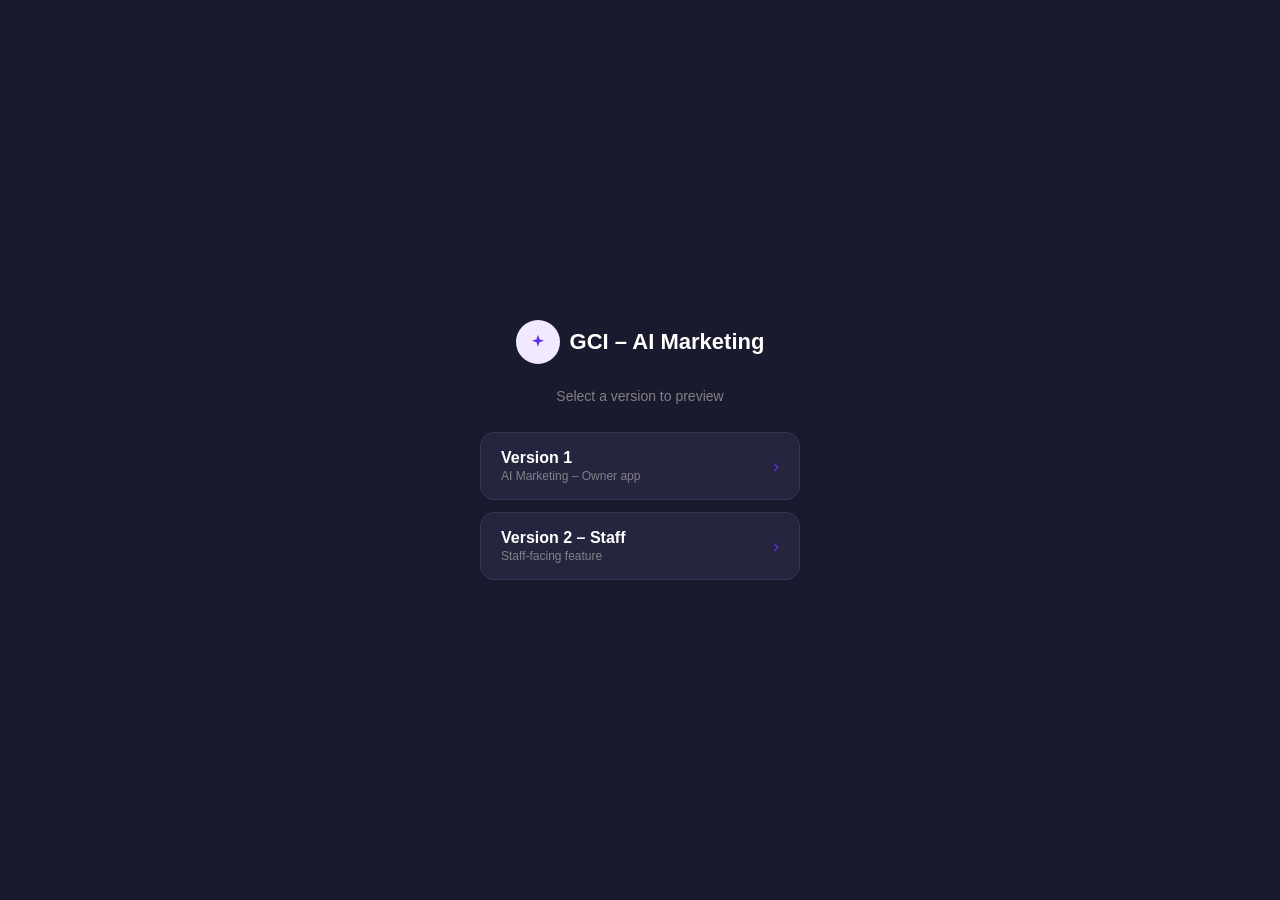
==== commit 5084bbca: "v2" ====
--- a/index.html
+++ b/index.html
@@ -4,485 +4,77 @@
 <meta charset="UTF-8">
 <meta name="viewport" content="width=device-width, initial-scale=1.0">
 <title>GCI – AI Marketing</title>
-<link rel="stylesheet" href="css/style.css">
+<style>
+  * { box-sizing: border-box; margin: 0; padding: 0; }
+  body {
+    background: #1a1a2e;
+    min-height: 100vh;
+    display: flex;
+    flex-direction: column;
+    align-items: center;
+    justify-content: center;
+    font-family: -apple-system, BlinkMacSystemFont, 'SF Pro Display', sans-serif;
+    gap: 16px;
+    padding: 40px 16px;
+  }
+  .logo {
+    display: flex;
+    align-items: center;
+    gap: 10px;
+    margin-bottom: 8px;
+  }
+  .logo-icon {
+    width: 44px; height: 44px;
+    background: #f0e9ff;
+    border-radius: 50%;
+    display: flex; align-items: center; justify-content: center;
+  }
+  h1 { color: #fff; font-size: 22px; font-weight: 700; }
+  p { color: #828086; font-size: 14px; margin-bottom: 12px; }
+  .versions { display: flex; flex-direction: column; gap: 12px; width: 100%; max-width: 320px; }
+  a.version-card {
+    display: flex;
+    align-items: center;
+    justify-content: space-between;
+    background: #252540;
+    border: 1px solid #35354f;
+    border-radius: 14px;
+    padding: 16px 20px;
+    color: #fff;
+    text-decoration: none;
+    transition: border-color 0.2s, background 0.2s;
+  }
+  a.version-card:hover { background: #2e2e52; border-color: #5f2eea; }
+  .version-label { font-size: 16px; font-weight: 600; }
+  .version-desc { font-size: 12px; color: #828086; margin-top: 2px; }
+  .version-arrow { color: #5f2eea; font-size: 18px; }
+</style>
 </head>
 <body>
-<div class="pw">
-  <div class="plbl">Tap to navigate</div>
-  <div class="phone">
-  <div class="toast" id="draft-toast"><svg width="13" height="13" viewBox="0 0 13 13" fill="none"><path d="M2 6.5l3 3 6-6" stroke="#22C55E" stroke-width="1.8" stroke-linecap="round" stroke-linejoin="round"/></svg>Saved to Drafts</div>
-  <div class="toast" id="ai-upd-toast"><svg width="13" height="13" viewBox="0 0 13 13" fill="none"><path d="M6.5 1L8 5.5L13 6.5L8 7.5L6.5 12L5 7.5L0 6.5L5 5.5Z" fill="#A78BFA"/></svg>AI updated your Campaign Draft</div>
-
-  <!-- S-HOME: DASHBOARD HOME -->
-  <div class="screen active" id="s-home">
-    <div class="hm-hdr-bg"></div>
-    <div class="hm-sb">
-      <span class="hm-sbt">9:41</span>
-      <div class="hm-sbi">
-        <svg width="15" height="11" viewBox="0 0 15 11" fill="none"><rect x="0" y="4.5" width="2" height="6.5" rx="1" fill="white"/><rect x="4" y="2.5" width="2" height="8.5" rx="1" fill="white"/><rect x="8" y=".5" width="2" height="10.5" rx="1" fill="white"/><rect x="12" y="0" width="2" height="11" rx="1" fill="white"/></svg>
-        <svg width="24" height="12" viewBox="0 0 24 12" fill="none"><rect x=".5" y=".5" width="20" height="11" rx="2" stroke="white" stroke-opacity=".5"/><rect x="2" y="2" width="14" height="8" rx="1.3" fill="white" opacity=".8"/></svg>
+  <div class="logo">
+    <div class="logo-icon">
+      <svg width="24" height="24" viewBox="0 0 40 40" fill="none">
+        <path d="M20 8l2.5 7.5L30 18l-7.5 2.5L20 28l-2.5-7.5L10 18l7.5-2.5L20 8z" fill="#5f2eea"/>
+      </svg>
+    </div>
+    <h1>GCI – AI Marketing</h1>
+  </div>
+  <p>Select a version to preview</p>
+  <div class="versions">
+    <a class="version-card" href="v1/">
+      <div>
+        <div class="version-label">Version 1</div>
+        <div class="version-desc">AI Marketing – Owner app</div>
       </div>
-    </div>
-    <div class="hm-nav">
-      <div class="hm-ava"><img src="assets/images/image-avatar.png" width="32" height="32" alt=""/></div>
-      <span class="hm-nav-title">Home</span>
-      <div class="hm-notif">
-        <svg width="20" height="20" viewBox="0 0 20 20" fill="none"><path d="M10 2a6 6 0 0 0-6 6v3l-1.5 2.5h15L16 11V8a6 6 0 0 0-6-6z" stroke="white" stroke-width="1.5" stroke-linecap="round" stroke-linejoin="round"/><path d="M8 16a2 2 0 0 0 4 0" stroke="white" stroke-width="1.5" stroke-linecap="round"/></svg>
-        <div class="hm-badge">3</div>
+      <span class="version-arrow">›</span>
+    </a>
+    <a class="version-card" href="v2-staff/">
+      <div>
+        <div class="version-label">Version 2 – Staff</div>
+        <div class="version-desc">Staff-facing feature</div>
       </div>
-    </div>
-    <div class="hm-scroll">
-
-      <!-- Income Today -->
-      <div class="hm-income-card">
-        <div class="hm-income-top">
-          <span class="hm-income-lbl">Income Today</span>
-          <span class="hm-details-link">Details</span>
-        </div>
-        <div class="hm-income-main">
-          <div class="hm-income-left">
-            <span class="hm-income-val">$161.2K</span>
-            <div class="hm-up-badge"><span>0.52%</span><svg width="10" height="10" viewBox="0 0 10 10" fill="none"><path d="M5 2L8.5 7H1.5L5 2z" fill="#26aa68"/></svg></div>
-          </div>
-          <svg width="20" height="20" viewBox="0 0 20 20" fill="none"><path d="M5 8l5 5 5-5" stroke="#828086" stroke-width="1.8" stroke-linecap="round" stroke-linejoin="round"/></svg>
-        </div>
-        <div class="hm-income-net">Net Income: <strong>$61.2K</strong></div>
-      </div>
-
-      <!-- AI Suggestion -->
-      <div class="hm-sugg-wrap">
-        <div class="hm-sugg-title">AI Suggestion</div>
-        <div class="hm-sugg-scroll">
-          <div class="hm-sugg-card">
-            <div class="hm-sugg-card-body">
-              <div class="hm-cal-ico"><svg width="22" height="18" viewBox="0 0 20 18" fill="none"><rect x="1" y="3" width="18" height="14" rx="2.5" fill="#f59e0b"/><rect x="1" y="3" width="18" height="5" rx="2" fill="#f97316"/><rect x="5" y="1" width="2" height="4" rx="1" fill="#78350f"/><rect x="13" y="1" width="2" height="4" rx="1" fill="#78350f"/><path d="M10 10l.9 2.7 2.9.1-2.3 1.7.8 2.8L10 15.6l-2.3 1.7.8-2.8-2.3-1.7 2.9-.1L10 10z" fill="#fff"/></svg></div>
-              <p class="hm-sugg-txt">Fridays are quiet — try a Weekend Nail Set Deal to add +20 clients.</p>
-            </div>
-            <button class="hm-take-action">Take Action</button>
-          </div>
-          <div class="hm-sugg-card">
-            <div class="hm-sugg-card-body">
-              <div class="hm-cal-ico"><svg width="22" height="18" viewBox="0 0 20 18" fill="none"><rect x="1" y="3" width="18" height="14" rx="2.5" fill="#f59e0b"/><rect x="1" y="3" width="18" height="5" rx="2" fill="#f97316"/><rect x="5" y="1" width="2" height="4" rx="1" fill="#78350f"/><rect x="13" y="1" width="2" height="4" rx="1" fill="#78350f"/><path d="M10 10l.9 2.7 2.9.1-2.3 1.7.8 2.8L10 15.6l-2.3 1.7.8-2.8-2.3-1.7 2.9-.1L10 10z" fill="#fff"/></svg></div>
-              <p class="hm-sugg-txt">Mother's Day is 7 days away — launch a 15% OFF campaign to fill your weekend.</p>
-            </div>
-            <button class="hm-take-action">Take Action</button>
-          </div>
-          <div class="hm-sugg-card">
-            <div class="hm-sugg-card-body">
-              <div class="hm-cal-ico"><svg width="22" height="18" viewBox="0 0 20 18" fill="none"><rect x="1" y="3" width="18" height="14" rx="2.5" fill="#f59e0b"/><rect x="1" y="3" width="18" height="5" rx="2" fill="#f97316"/><rect x="5" y="1" width="2" height="4" rx="1" fill="#78350f"/><rect x="13" y="1" width="2" height="4" rx="1" fill="#78350f"/><path d="M10 10l.9 2.7 2.9.1-2.3 1.7.8 2.8L10 15.6l-2.3 1.7.8-2.8-2.3-1.7 2.9-.1L10 10z" fill="#fff"/></svg></div>
-              <p class="hm-sugg-txt">142 clients haven't visited in 60+ days — send a re-engagement offer today.</p>
-            </div>
-            <button class="hm-take-action">Take Action</button>
-          </div>
-        </div>
-        <div class="hm-dots"><div class="hm-dot active"></div><div class="hm-dot"></div><div class="hm-dot"></div></div>
-      </div>
-
-      <!-- AI Marketing card -->
-      <div class="hm-mkt-wrap">
-        <div class="hm-mkt-card">
-          <div class="hm-mkt-hdr">
-            <div class="hm-mkt-ico">
-              <svg width="40" height="40" viewBox="0 0 40 40" fill="none"><rect width="40" height="40" rx="20" fill="#f0e9ff"/><path d="M20 8l2.5 7.5L30 18l-7.5 2.5L20 28l-2.5-7.5L10 18l7.5-2.5L20 8z" fill="#5f2eea"/><circle cx="28" cy="26" r="2" fill="#5f2eea" opacity=".5"/><circle cx="13" cy="27" r="1.5" fill="#5f2eea" opacity=".35"/></svg>
-            </div>
-            <div class="hm-mkt-info">
-              <span class="hm-mkt-title">AI Marketing</span>
-              <span class="hm-mkt-sub">Set It Once, Stay Booked</span>
-            </div>
-          </div>
-          <div class="hm-mkt-body">
-            <div class="hm-mkt-row">
-              <span class="hm-mkt-lbl">Marketing Level</span>
-              <div class="hm-mkt-status"><div class="hm-status-dot"></div><span class="hm-status-txt">Active</span></div>
-            </div>
-            <div class="hm-slider-wrap">
-              <div class="hm-slider-track"><div class="hm-slider-thumb"></div></div>
-            </div>
-            <div class="hm-slider-labels">
-              <span style="text-align:left">Very Low</span>
-              <span style="text-align:center">Low</span>
-              <span style="text-align:center">Average</span>
-              <span style="text-align:center">High</span>
-              <span style="text-align:right">Very High</span>
-            </div>
-          </div>
-          <button class="hm-boost-btn" onclick="goTo('s1')">
-            <svg width="24" height="24" viewBox="0 0 24 24" fill="none"><path d="M12 3c0 0 5 3 5 9 0 2.5-1.2 4-1.2 4H8.2S7 14.5 7 12c0-6 5-9 5-9z" stroke="white" stroke-width="1.8" stroke-linejoin="round"/><path d="M8.2 16l-1.8 4M15.8 16l1.8 4M10.5 16v2.5M13.5 16v2.5" stroke="white" stroke-width="1.4" stroke-linecap="round"/><circle cx="12" cy="11" r="1.8" fill="white"/></svg>
-            Boost Now
-          </button>
-          <div class="hm-chevron-down"><svg width="24" height="24" viewBox="0 0 24 24" fill="none"><path d="M7 10l5 5 5-5" stroke="#5f2eea" stroke-width="1.8" stroke-linecap="round" stroke-linejoin="round"/></svg></div>
-          <button class="hm-view-more">View More</button>
-        </div>
-      </div>
-
-    </div>
+      <span class="version-arrow">›</span>
+    </a>
   </div>
-
-  <!-- S1: BOOST AI MARKETING -->
-  <div class="screen" id="s1">
-    <div class="sb"><span class="sbt">9:41</span><div class="sbi"><svg width="15" height="11" viewBox="0 0 15 11" fill="white"><rect x="0" y="4.5" width="2" height="6.5" rx="1"/><rect x="4" y="2.5" width="2" height="8.5" rx="1"/><rect x="8" y=".5" width="2" height="10.5" rx="1"/><rect x="12" y="0" width="2" height="11" rx="1"/></svg><svg width="24" height="12" viewBox="0 0 24 12" fill="none"><rect x=".5" y=".5" width="20" height="11" rx="2" stroke="white" stroke-opacity=".5"/><rect x="2" y="2" width="14" height="8" rx="1.3" fill="white" opacity=".8"/></svg></div></div>
-    <div class="s1-hdr">
-      <button class="s1-back" onclick="goTo('s-home')"><svg width="20" height="20" viewBox="0 0 20 20" fill="none"><path d="M13 4L7 10L13 16" stroke="white" stroke-width="2" stroke-linecap="round" stroke-linejoin="round"/></svg></button>
-      <span class="s1-hdr-ttl">Boost AI Marketing</span>
-      <div style="width:20px"></div>
-    </div>
-    <div class="s1-scroll">
-
-      <!-- AI Campaigns -->
-      <div class="s1-sec s1-wht">
-        <div class="s1-sec-ttl">AI Campaigns Ready to Use</div>
-        <div class="qs-grid">
-          <div class="qs-card" onclick="startFlow('Create a Mother\'s Day campaign for me.')">
-            <div class="qs-ico" style="background:#D1FAE5"><img src="assets/icons/icon-mothers-day.svg" width="20" height="20" alt=""/></div>
-            <div class="qs-cnt">
-              <div class="qs-name">Mother's Day 🌸</div>
-              <div class="qs-desc">Peak nail weekend of the year — last May brought 89 new bookings in 5 days</div>
-            </div>
-            <div class="qs-tag" style="background:rgba(38,170,104,0.1);color:#26aa68">3.2x bookings</div>
-          </div>
-          <div class="qs-card" onclick="startFlow('Bring back inactive customers.')">
-            <div class="qs-ico" style="background:#E3DFFC"><img src="assets/icons/icon-bring-back.svg" width="20" height="20" alt=""/></div>
-            <div class="qs-cnt">
-              <div class="qs-name">Bring Them Back</div>
-              <div class="qs-desc">Clients quiet 60+ days. One SMS brings 1 in 4 back within a week</div>
-            </div>
-            <div class="qs-tag" style="background:#E3DFFC;color:#5f2eea">23% return rate</div>
-          </div>
-          <div class="qs-card" onclick="startFlow('Create a Halloween weekend nail campaign.')">
-            <div class="qs-ico" style="background:#E0EEFF"><img src="assets/icons/icon-halloween.svg" width="20" height="20" alt=""/></div>
-            <div class="qs-cnt">
-              <div class="qs-name">Halloween Season</div>
-              <div class="qs-desc">Coffin sets, dark florals, chrome tips — last Halloween: 61 extra bookings over one weekend</div>
-            </div>
-            <div class="qs-tag" style="background:#E0EEFF;color:#1c6bea">↑ 61 bookings</div>
-          </div>
-          <div class="qs-card" onclick="startFlow('Send a Happy Friday message to fill weekend slots.')">
-            <div class="qs-ico" style="background:#FDF0C1"><img src="assets/icons/icon-happy-friday.svg" width="20" height="20" alt=""/></div>
-            <div class="qs-cnt">
-              <div class="qs-name">Happy Friday 🎉</div>
-              <div class="qs-desc">Send Thursday afternoon, fill your weekend. Clients who hear from you weekly book 2× more often</div>
-            </div>
-            <div class="qs-tag" style="background:#FDF0C1;color:#d16816">2× more visits</div>
-          </div>
-        </div>
-      </div>
-
-      <!-- Campaigns Running Now -->
-      <div class="s1-sec s1-prpl">
-        <div class="s1-sec-ttl">Campaigns Running Now</div>
-        <div class="rc-card">
-          <div class="rc-top">
-            <span class="rc-nm">"We Miss You" Re-engagement</span>
-            <div class="rc-status-act"><svg width="8" height="8" viewBox="0 0 8 8"><circle cx="4" cy="4" r="4" fill="#26aa68"/></svg>Active</div>
-          </div>
-          <div class="rc-prog">
-            <div class="rc-dates"><span>Start 01/04/2026</span><span>End 30/04/2026</span></div>
-            <div class="rc-bar-bg"><div class="rc-bar-fill" style="width:65%;background:#e7a816"></div></div>
-          </div>
-          <div class="rc-hdiv"></div>
-          <div class="rc-info">
-            <div class="rc-col"><div class="rc-mlbl">Income</div><div class="rc-mval">$4.2K</div></div>
-            <div class="rc-vdiv"></div>
-            <div class="rc-col"><div class="rc-mlbl">Booking Rate</div><div class="rc-mval">23%</div></div>
-          </div>
-        </div>
-        <div class="rc-card">
-          <div class="rc-top">
-            <span class="rc-nm">VIP Birthday Offer</span>
-            <div class="rc-status-done"><svg width="16" height="16" viewBox="0 0 16 16" fill="none"><rect x="1" y="1" width="14" height="14" rx="4" fill="#e8f0fd"/><path d="M5 8l2 2 4-4" stroke="#1c6bea" stroke-width="1.5" stroke-linecap="round" stroke-linejoin="round"/></svg>Completed</div>
-          </div>
-          <div class="rc-prog">
-            <div class="rc-dates"><span>Start 01/03/2026</span><span>End 31/03/2026</span></div>
-            <div class="rc-bar-bg"><div class="rc-bar-fill" style="width:100%;background:#1c6bea"></div></div>
-          </div>
-          <div class="rc-hdiv"></div>
-          <div class="rc-info">
-            <div class="rc-col"><div class="rc-mlbl">Income</div><div class="rc-mval">$98.4K</div></div>
-            <div class="rc-vdiv"></div>
-            <div class="rc-col"><div class="rc-mlbl">Booking Rate</div><div class="rc-mval">80%</div></div>
-          </div>
-        </div>
-      </div>
-
-      <!-- Draft Campaigns -->
-      <div class="s1-sec s1-grad">
-        <div class="s1-sec-ttl">Your Draft Campaigns</div>
-        <div class="draft-card" id="draft-list">
-          <div class="rrow" onclick="goTo('s3')">
-            <div class="rdot" style="background:#F59E0B"></div>
-            <div class="rrow-info">
-              <div class="rnm">Summer Flash Sale</div>
-              <div class="rsub">All clients · 15% Off · Apr 29</div>
-            </div>
-            <svg width="16" height="16" viewBox="0 0 16 16" fill="none"><path d="M6 4l4 4-4 4" stroke="#828086" stroke-width="1.5" stroke-linecap="round" stroke-linejoin="round"/></svg>
-          </div>
-          <div class="rrow-sep"></div>
-          <div class="rrow" onclick="goTo('s3')">
-            <div class="rdot" style="background:#F59E0B"></div>
-            <div class="rrow-info">
-              <div class="rnm">Loyalty Reward Announcement</div>
-              <div class="rsub">VIP clients · 10% Off · Feb 14</div>
-            </div>
-            <svg width="16" height="16" viewBox="0 0 16 16" fill="none"><path d="M6 4l4 4-4 4" stroke="#828086" stroke-width="1.5" stroke-linecap="round" stroke-linejoin="round"/></svg>
-          </div>
-        </div>
-      </div>
-
-    </div>
-  </div>
-
-  <!-- S3: CAMPAIGN (Draft + Review combined) -->
-  <div class="screen" id="s3">
-    <div class="sb"><span class="sbt">9:41</span><div class="sbi"><svg width="15" height="11" viewBox="0 0 15 11" fill="#1A1A2E"><rect x="0" y="4.5" width="2" height="6.5" rx="1"/><rect x="4" y="2.5" width="2" height="8.5" rx="1"/><rect x="8" y=".5" width="2" height="10.5" rx="1"/><rect x="12" y="0" width="2" height="11" rx="1"/></svg><svg width="24" height="12" viewBox="0 0 24 12" fill="none"><rect x=".5" y=".5" width="20" height="11" rx="2" stroke="#1A1A2E" stroke-opacity=".3"/><rect x="2" y="2" width="14" height="8" rx="1.3" fill="#1A1A2E" opacity=".8"/></svg></div></div>
-    <div class="topnav"><div class="back" onclick="showBackConfirm()"><svg width="13" height="13" viewBox="0 0 13 13" fill="none"><path d="M9 2L4 6.5L9 11" stroke="#7C5CBF" stroke-width="1.8" stroke-linecap="round" stroke-linejoin="round"/></svg></div><span class="topnav-title">Promotion Campaign</span><div class="ready-badge topnav-badge"><svg width="9" height="9" viewBox="0 0 11 11" fill="none"><path d="M2 5.5l2.5 2.5 4.5-4.5" stroke="white" stroke-width="1.8" stroke-linecap="round" stroke-linejoin="round"/></svg>AI Generated</div></div>
-    <div style="flex:1;display:flex;flex-direction:column;overflow:hidden;min-height:0">
-      <div class="rv-scroll">
-
-        <!-- 1. Campaign header + 6 stats -->
-        <div class="camp-header">
-          <div class="camp-name">Mother's Day Special 🌸</div>
-          <div class="camp-desc">A soft, personal tone builds loyalty and brings back up to 23% of clients.</div>
-          <div class="camp-stats">
-            <div class="camp-stat"><div class="camp-stat-lbl">AUDIENCE <i class="tip-ico" onclick="showTip(this,'Regular &amp; VIP clients who visited in the past year')">i</i></div><div class="camp-stat-val" id="rv-target">All Clients</div><div class="camp-stat-sub">~420 people</div></div>
-            <div class="camp-stat"><div class="camp-stat-lbl">EST. INCOME EARNED</div><div class="camp-stat-val">~$16,900</div></div>
-            <div class="camp-stat"><div class="camp-stat-lbl">OFFER</div><div class="camp-stat-val">15% OFF</div></div>
-            <div class="camp-stat"><div class="camp-stat-lbl">TONE</div><div class="camp-stat-val">Warm & Personal</div></div>
-            <div class="camp-stat"><div class="camp-stat-lbl">SCHEDULE</div><div class="camp-stat-val">Apr 29 – May 6</div><div class="camp-stat-sub">7 days</div></div>
-            <div class="camp-stat"><div class="camp-stat-lbl">SEND TIME <i class="tip-ico" onclick="showTip(this,'Peak open-rate window for salon SMS campaigns')">i</i></div><div class="camp-stat-val">Tue &amp; Thu</div><div class="camp-stat-sub">10:00 AM</div></div>
-          </div>
-        </div>
-
-        <!-- 2. Message Preview -->
-        <div class="msg-card">
-          <span class="msg-hd-lbl">Message Preview</span>
-          <div class="msg-bubble">
-            <div id="sms-msg">
-              <div class="msg-tag">SMS MESSAGE</div>
-              <div class="msg-txt">Hi <span class="msg-hl">[Name]</span>, Mother's Day is almost here! Enjoy 15% OFF your next visit. Treat yourself or gift someone special a relaxing nail session. Book this weekend!</div>
-            </div>
-          </div>
-          <button class="btn-regen" id="btn-regen" onclick="regenMsg()"><svg width="16" height="16" viewBox="0 0 16 16" fill="none"><path d="M14 8A6 6 0 1 1 10.5 3" stroke="white" stroke-width="1.8" stroke-linecap="round"/><path d="M10.5 1v3H13.5" stroke="white" stroke-width="1.8" stroke-linecap="round" stroke-linejoin="round"/></svg>Regenerate</button>
-        </div>
-
-      </div>
-      <div class="actions-bar">
-        <div class="ai-sheet-trigger" id="ai-upd-notif" onclick="openAiSheet()">
-          <img src="assets/icons/icon-double-arrow-up.svg" width="16" height="16" alt=""/>
-        </div>
-        <div class="ai-chat-wrap">
-          <input class="ai-chat-inp" id="ai-chat-inp" type="text" placeholder="Ask AI to tweak this campaign…" onkeydown="if(event.key==='Enter')sendAiEdit()"/>
-          <button class="ai-chat-mic" onclick="void 0"><svg width="15" height="15" viewBox="0 0 15 15" fill="none"><rect x="4.5" y="1" width="6" height="9" rx="3" stroke="white" stroke-width="1.4"/><path d="M2 7.5C2 10.5 4.5 13 7.5 13s5.5-2.5 5.5-5.5" stroke="white" stroke-width="1.4" stroke-linecap="round"/><path d="M7.5 13v1.5" stroke="white" stroke-width="1.4" stroke-linecap="round"/></svg></button>
-          <button class="ai-chat-send" onclick="sendAiEdit()"><svg width="15" height="15" viewBox="0 0 15 15" fill="none"><path d="M13 7.5L2 2.5l2.5 5-2.5 5L13 7.5z" fill="white"/></svg></button>
-        </div>
-        <div class="actions-btn-row">
-          <button class="btn btn-secondary btn-save-draft-sm" onclick="saveDraft()">Save Draft</button>
-          <button class="btn btn-primary btn-approve-lg" onclick="goTo('s6')">Launch Campaign</button>
-        </div>
-      </div>
-    </div>
-  </div>
-
-  <!-- S5: SUCCESS -->
-  <div class="screen" id="s6">
-    <div class="sb"><span class="sbt">9:41</span><div class="sbi"><svg width="15" height="11" viewBox="0 0 15 11" fill="#1A1A2E"><rect x="0" y="4.5" width="2" height="6.5" rx="1"/><rect x="4" y="2.5" width="2" height="8.5" rx="1"/><rect x="8" y=".5" width="2" height="10.5" rx="1"/><rect x="12" y="0" width="2" height="11" rx="1"/></svg><svg width="24" height="12" viewBox="0 0 24 12" fill="none"><rect x=".5" y=".5" width="20" height="11" rx="2" stroke="#1A1A2E" stroke-opacity=".3"/><rect x="2" y="2" width="14" height="8" rx="1.3" fill="#1A1A2E" opacity=".8"/></svg></div></div>
-    <div class="sw">
-      <div class="sw-top">
-        <div class="sw-hero">
-          <div class="s-ico-v2"><svg width="38" height="38" viewBox="0 0 38 38" fill="none"><path d="M7 19l8.5 8.5L31 11" stroke="white" stroke-width="3.5" stroke-linecap="round" stroke-linejoin="round"/></svg></div>
-          <div class="s-title">Campaign Launched 🎉</div>
-          <div class="s-sub">Your "Mother's Day Special" campaign is now scheduled and will start reaching clients on Apr 29, 2026.</div>
-        </div>
-        <div class="apv-card">
-          <div class="apv-hd">
-            <div class="apv-ico"><svg width="16" height="16" viewBox="0 0 16 16" fill="none"><path d="M2 14L8 8M10 2l.6 2L13 5l-2 .6L10 8l-.6-2L7 5l2-.6L10 2z" stroke="#5f2eea" stroke-width="1.3" stroke-linecap="round" stroke-linejoin="round"/><circle cx="4.5" cy="11" r=".8" fill="#5f2eea"/></svg></div>
-            <span class="apv-hd-lbl">Campaign Details</span>
-          </div>
-          <div class="apv-divider"></div>
-          <div class="apv-row"><span class="apv-lbl">Target audience</span><span class="apv-val">420 clients</span></div>
-          <div class="apv-row"><span class="apv-lbl">Schedule</span><span class="apv-val">Apr 29 – May 6 · 7 days</span></div>
-          <div class="apv-row"><span class="apv-lbl">Offer</span><span class="apv-val">15% OFF</span></div>
-          <div class="apv-row"><span class="apv-lbl">Booking rate</span><span class="apv-val green">70% (≈294 bookings)</span></div>
-          <div class="apv-row"><span class="apv-lbl">Est. income earned</span><span class="apv-val green">~$16,900</span></div>
-          <div class="apv-row last"><span class="apv-lbl">First message sends</span><span class="apv-val">Apr 29 · 10:00 AM</span></div>
-        </div>
-      </div>
-      <button class="btn btn-primary btn-done" onclick="resetAll()">Back to AI Marketing</button>
-    </div>
-  </div>
-
-  <!-- S3B: AI REVISE CHAT -->
-  <div class="screen" id="s3b">
-    <div class="sb"><span class="sbt">9:41</span><div class="sbi"><svg width="15" height="11" viewBox="0 0 15 11" fill="#1A1A2E"><rect x="0" y="4.5" width="2" height="6.5" rx="1"/><rect x="4" y="2.5" width="2" height="8.5" rx="1"/><rect x="8" y=".5" width="2" height="10.5" rx="1"/><rect x="12" y="0" width="2" height="11" rx="1"/></svg><svg width="24" height="12" viewBox="0 0 24 12" fill="none"><rect x=".5" y=".5" width="20" height="11" rx="2" stroke="#1A1A2E" stroke-opacity=".3"/><rect x="2" y="2" width="14" height="8" rx="1.3" fill="#1A1A2E" opacity=".8"/></svg></div></div>
-    <div class="aie-nav">
-      <button class="aie-back" onclick="goTo('s3')"><svg width="13" height="13" viewBox="0 0 13 13" fill="none"><path d="M9 2L4 6.5L9 11" stroke="#7C5CBF" stroke-width="1.8" stroke-linecap="round" stroke-linejoin="round"/></svg></button>
-      <div class="aie-ava"><svg width="20" height="20" viewBox="0 0 20 20" fill="none"><path d="M10 2L12.2 8L18 10L12.2 12L10 18L7.8 12L2 10L7.8 8Z" fill="white"/></svg></div>
-      <div class="aie-info">
-        <div class="aie-name">AI Assistant</div>
-        <div class="aie-sub"><span class="aie-sub-dot"></span>Revising campaign</div>
-      </div>
-    </div>
-    <div class="aie-ctx">
-      <div class="aie-ctx-pill"><svg width="10" height="10" viewBox="0 0 10 10" fill="none"><path d="M5 0.5L6.2 3.8L9.5 5L6.2 6.2L5 9.5L3.8 6.2L0.5 5L3.8 3.8Z" fill="#A78BFA"/></svg>Mother's Day Campaign · All Clients</div>
-    </div>
-    <div class="aie-chat">
-      <div class="br u"><div class="b usr">Make it more premium and don't use discount language.</div></div>
-      <div class="br" style="align-items:flex-start">
-        <div class="bav" style="margin-top:0"><svg width="13" height="13" viewBox="0 0 13 13" fill="none"><path d="M6.5 1L8 5.5L13 6.5L8 7.5L6.5 12L5 7.5L0 6.5L5 5.5Z" fill="white"/></svg></div>
-        <div style="flex:1;min-width:0">
-          <div class="b ai" style="display:inline-block">Done! Elevated the tone and removed all promotional language.</div>
-          <div class="wc-card">
-            <div class="wc-hd"><div class="wc-ico"><svg width="11" height="11" viewBox="0 0 11 11" fill="none"><path d="M1.5 5.5h8M6.5 3L9 5.5 6.5 8" stroke="white" stroke-width="1.5" stroke-linecap="round" stroke-linejoin="round"/></svg></div><span class="wc-hd-lbl">What changed</span></div>
-            <div class="wc-row"><div class="wc-dot" style="background:#F4A4C0"></div><span class="wc-lbl">Tone</span><span class="wc-val">Premium &amp; refined</span></div>
-            <div class="wc-row"><div class="wc-dot" style="background:#A78BFA"></div><span class="wc-lbl">Language</span><span class="wc-val">No discount wording</span></div>
-            <div class="wc-row"><div class="wc-dot" style="background:#7C5CBF"></div><span class="wc-lbl">CTA</span><span class="wc-val">Luxury positioning</span></div>
-          </div>
-        </div>
-      </div>
-      <div class="br u"><div class="b usr">Change the send time to Friday morning.</div></div>
-      <div class="br" style="align-items:flex-start">
-        <div class="bav" style="margin-top:0"><svg width="13" height="13" viewBox="0 0 13 13" fill="none"><path d="M6.5 1L8 5.5L13 6.5L8 7.5L6.5 12L5 7.5L0 6.5L5 5.5Z" fill="white"/></svg></div>
-        <div style="flex:1;min-width:0">
-          <div class="b ai" style="display:inline-block">Updated! Friday 10am — peak open-rate window for salon clients.</div>
-          <div class="wc-card">
-            <div class="wc-hd"><div class="wc-ico"><svg width="11" height="11" viewBox="0 0 11 11" fill="none"><path d="M1.5 5.5h8M6.5 3L9 5.5 6.5 8" stroke="white" stroke-width="1.5" stroke-linecap="round" stroke-linejoin="round"/></svg></div><span class="wc-hd-lbl">What changed</span></div>
-            <div class="wc-row"><div class="wc-dot" style="background:#E88F6E"></div><span class="wc-lbl">Timing</span><span class="wc-val">Fri · 10:00 AM</span></div>
-            <div class="wc-row"><div class="wc-dot" style="background:#A78BFA"></div><span class="wc-lbl">CTA</span><span class="wc-val">"Reserve your appointment →"</span></div>
-          </div>
-        </div>
-      </div>
-    </div>
-    <!-- <div class="aie-bottom">
-      <button class="btn-approve-v2" onclick="goTo('s3')"><div class="shine"></div><svg width="15" height="15" viewBox="0 0 15 15" fill="none"><path d="M13 7.5L2 2.5l2.5 5-2.5 5L13 7.5z" fill="white"/></svg>Save Version</button>
-      <div class="inp-row" style="padding-bottom:22px">
-        <input class="ci" placeholder="Ask to refine further..."/>
-        <button class="mic-b"><svg width="15" height="15" viewBox="0 0 15 15" fill="none"><rect x="4.5" y="1" width="6" height="9" rx="3" stroke="white" stroke-width="1.4"/><path d="M2 7.5C2 10.5 4.5 13 7.5 13s5.5-2.5 5.5-5.5" stroke="white" stroke-width="1.4" stroke-linecap="round"/><path d="M7.5 13v1.5" stroke="white" stroke-width="1.4" stroke-linecap="round"/></svg></button>
-        <button class="snd-b"><svg width="15" height="15" viewBox="0 0 15 15" fill="none"><path d="M13 7.5L2 2.5l2.5 5-2.5 5L13 7.5z" fill="white"/></svg></button>
-      </div>
-    </div> -->
-  </div>
-
-  <!-- S5M: MANUAL EDIT -->
-  <div class="screen" id="s5m">
-    <div class="sb"><span class="sbt">9:41</span><div class="sbi"><svg width="15" height="11" viewBox="0 0 15 11" fill="#1A1A2E"><rect x="0" y="4.5" width="2" height="6.5" rx="1"/><rect x="4" y="2.5" width="2" height="8.5" rx="1"/><rect x="8" y=".5" width="2" height="10.5" rx="1"/><rect x="12" y="0" width="2" height="11" rx="1"/></svg><svg width="24" height="12" viewBox="0 0 24 12" fill="none"><rect x=".5" y=".5" width="20" height="11" rx="2" stroke="#1A1A2E" stroke-opacity=".3"/><rect x="2" y="2" width="14" height="8" rx="1.3" fill="#1A1A2E" opacity=".8"/></svg></div></div>
-    <div class="topnav"><div class="back" onclick="goTo('s3')"><svg width="13" height="13" viewBox="0 0 13 13" fill="none"><path d="M9 2L4 6.5L9 11" stroke="#7C5CBF" stroke-width="1.8" stroke-linecap="round" stroke-linejoin="round"/></svg></div><span class="topnav-title">Edit Campaign</span></div>
-    <div style="flex:1;display:flex;flex-direction:column;overflow:hidden;min-height:0"><div class="me-scroll">
-
-      <div class="me-section">
-        <div class="me-lbl">CAMPAIGN NAME</div>
-        <input class="me-input" id="me-name" value="Mother's Day Special 🌸" />
-      </div>
-
-      <div class="me-section">
-        <div class="me-lbl">OBJECTIVE</div>
-        <textarea class="me-textarea" id="me-obj" rows="3">Re-engage lapsed customers</textarea>
-      </div>
-
-      <div class="me-section">
-        <div class="me-lbl">AUDIENCE</div>
-        <div class="me-chips" id="me-audience-chips">
-          <div class="me-chip on" onclick="pickOne(this,'me-audience-chips')">Return Clients</div>
-          <div class="me-chip" onclick="pickOne(this,'me-audience-chips')">New Clients</div>
-          <div class="me-chip" onclick="pickOne(this,'me-audience-chips')">All Clients</div>
-        </div>
-      </div>
-
-      <div class="me-section">
-        <div class="me-lbl">TONE <span style="color:#C4B5FD;font-weight:400">· pick multiple</span></div>
-        <div class="me-chips" id="me-tone-chips">
-          <div class="me-chip on" onclick="pickMulti(this)">Warm &amp; Personal</div>
-          <div class="me-chip" onclick="pickMulti(this)">Exciting &amp; Urgent</div>
-          <div class="me-chip" onclick="pickMulti(this)">Professional</div>
-          <div class="me-chip" onclick="pickMulti(this)">Playful</div>
-        </div>
-      </div>
-
-      <div class="me-section">
-        <div class="me-lbl">OFFER</div>
-        <div class="me-chips" id="me-offer-chips">
-          <div class="me-chip on" onclick="pickOne(this,'me-offer-chips')">No discount</div>
-          <div class="me-chip" onclick="pickOne(this,'me-offer-chips')">% Discount</div>
-          <div class="me-chip" onclick="pickOne(this,'me-offer-chips')">Free Add-on</div>
-        </div>
-        <div id="me-offer-input-wrap" style="display:none;margin-top:10px">
-          <input class="me-input" id="me-offer-val" placeholder="e.g. 15% off this weekend" />
-        </div>
-      </div>
-
-      <div class="me-section">
-        <div class="me-lbl">MESSAGE</div>
-        <textarea class="me-textarea" id="me-msg" rows="4">Hi [Name], Mother's Day is almost here 🌸 Treat yourself or gift someone special a relaxing nail session. We'd love to celebrate with you this weekend!</textarea>
-        <div style="font-size:11px;color:#A78BFA;margin-top:6px;display:flex;align-items:center;gap:4px"><svg width="11" height="11" viewBox="0 0 11 11" fill="none"><circle cx="5.5" cy="5.5" r="4.5" stroke="#A78BFA" stroke-width="1"/><path d="M5.5 4v3M5.5 8v.5" stroke="#A78BFA" stroke-width="1" stroke-linecap="round"/></svg>[Name] will be replaced with each client's first name</div>
-      </div>
-
-      <div class="me-section">
-        <div class="me-lbl">DURATION</div>
-        <div class="me-chips" id="me-dur-chips">
-          <div class="me-chip" onclick="pickOne(this,'me-dur-chips')">1 week</div>
-          <div class="me-chip on" onclick="pickOne(this,'me-dur-chips')">2 weeks</div>
-          <div class="me-chip" onclick="pickOne(this,'me-dur-chips')">1 month</div>
-        </div>
-      </div>
-
-    </div></div>
-    <div class="me-actions">
-      <button class="me-save" onclick="saveManual()">
-        <div class="shine"></div>
-        <svg width="15" height="15" viewBox="0 0 15 15" fill="none"><path d="M2.5 7.5l4 4 6.5-6.5" stroke="white" stroke-width="2" stroke-linecap="round" stroke-linejoin="round"/></svg>
-        Save &amp; Back to Review
-      </button>
-      <button class="me-cancel" onclick="goTo('s3')">Cancel</button>
-    </div>
-  </div>
-
-  <!-- BACK CONFIRM MODAL -->
-  <div class="modal-backdrop" id="back-modal-backdrop"></div>
-  <div class="modal" id="back-modal">
-    <div class="modal-icon">
-      <svg width="24" height="24" viewBox="0 0 24 24" fill="none"><path d="M12 2C6.48 2 2 6.48 2 12s4.48 10 10 10 10-4.48 10-10S17.52 2 12 2zm0 11c-.55 0-1-.45-1-1V8c0-.55.45-1 1-1s1 .45 1 1v4c0 .55-.45 1-1 1zm1 4h-2v-2h2v2z" fill="#5f2eea"/></svg>
-    </div>
-    <div class="modal-title">Save before leaving?</div>
-    <div class="modal-sub">Your campaign draft will be lost if you leave without saving.</div>
-    <div class="modal-actions">
-      <button class="btn btn-secondary modal-btn" onclick="confirmDiscard()">Discard</button>
-      <button class="btn btn-primary modal-btn" onclick="saveDraft();closeBackModal()">Save Draft</button>
-    </div>
-  </div>
-
-  <!-- FLOATING AI CHAT BUTTON -->
-  <button class="float-chat-btn" id="float-chat-btn" onclick="openAiSheet()">
-    <img src="assets/icons/icon-cat-bot.png" width="56" height="56" alt="AI"/>
-  </button>
-
-  <!-- AI REVISE SHEET -->
-  <div class="ai-sheet-backdrop" id="ai-sheet-backdrop" onclick="closeAiSheet()"></div>
-  <div class="ai-sheet" id="ai-sheet">
-    <div class="ai-sheet-handle-row"><div class="ai-sheet-handle"></div></div>
-    <div class="ai-sheet-hd">
-      <div class="ai-sheet-hd-left">
-        <img class="ai-sheet-ava-lg" src="assets/icons/icon-cat-bot.png" width="48" height="48" alt=""/>
-        <div class="ai-sheet-hd-info">
-          <span class="ai-sheet-title">AI Assistant</span>
-          <div class="ai-sheet-hd-sub">
-            <div class="ai-sheet-status-dot"></div>
-            <span class="ai-sheet-status-txt">Revising campaign</span>
-          </div>
-        </div>
-      </div>
-      <button class="ai-sheet-close" onclick="closeAiSheet()"><svg width="8" height="8" viewBox="0 0 8 8" fill="none"><path d="M1 1l6 6M7 1L1 7" stroke="#444149" stroke-width="1.5" stroke-linecap="round"/></svg></button>
-    </div>
-    <div class="ai-sheet-chat" id="ai-sheet-chat"></div>
-    <div class="ai-sheet-inp-row">
-      <div class="ai-sheet-chatbox">
-        <input class="ai-sheet-inp" id="ai-sheet-inp-field" type="text" placeholder="Ask AI to tweak campaign" onkeydown="if(event.key==='Enter')sendSheetEdit()"/>
-        <div class="ai-sheet-inp-btns">
-          <button class="ai-sheet-mic" onclick="void 0"><svg width="16" height="16" viewBox="0 0 15 15" fill="none"><rect x="4.5" y="1" width="6" height="9" rx="3" stroke="white" stroke-width="1.4"/><path d="M2 7.5C2 10.5 4.5 13 7.5 13s5.5-2.5 5.5-5.5" stroke="white" stroke-width="1.4" stroke-linecap="round"/><path d="M7.5 13v1.5" stroke="white" stroke-width="1.4" stroke-linecap="round"/></svg></button>
-          <button class="ai-sheet-send" onclick="sendSheetEdit()"><svg width="16" height="16" viewBox="0 0 15 15" fill="none"><path d="M13 7.5L2 2.5l2.5 5-2.5 5L13 7.5z" fill="white"/></svg></button>
-        </div>
-      </div>
-    </div>
-  </div>
-
-  </div>
-</div>
-<script src="js/script.js"></script>
+</body>
 </html>
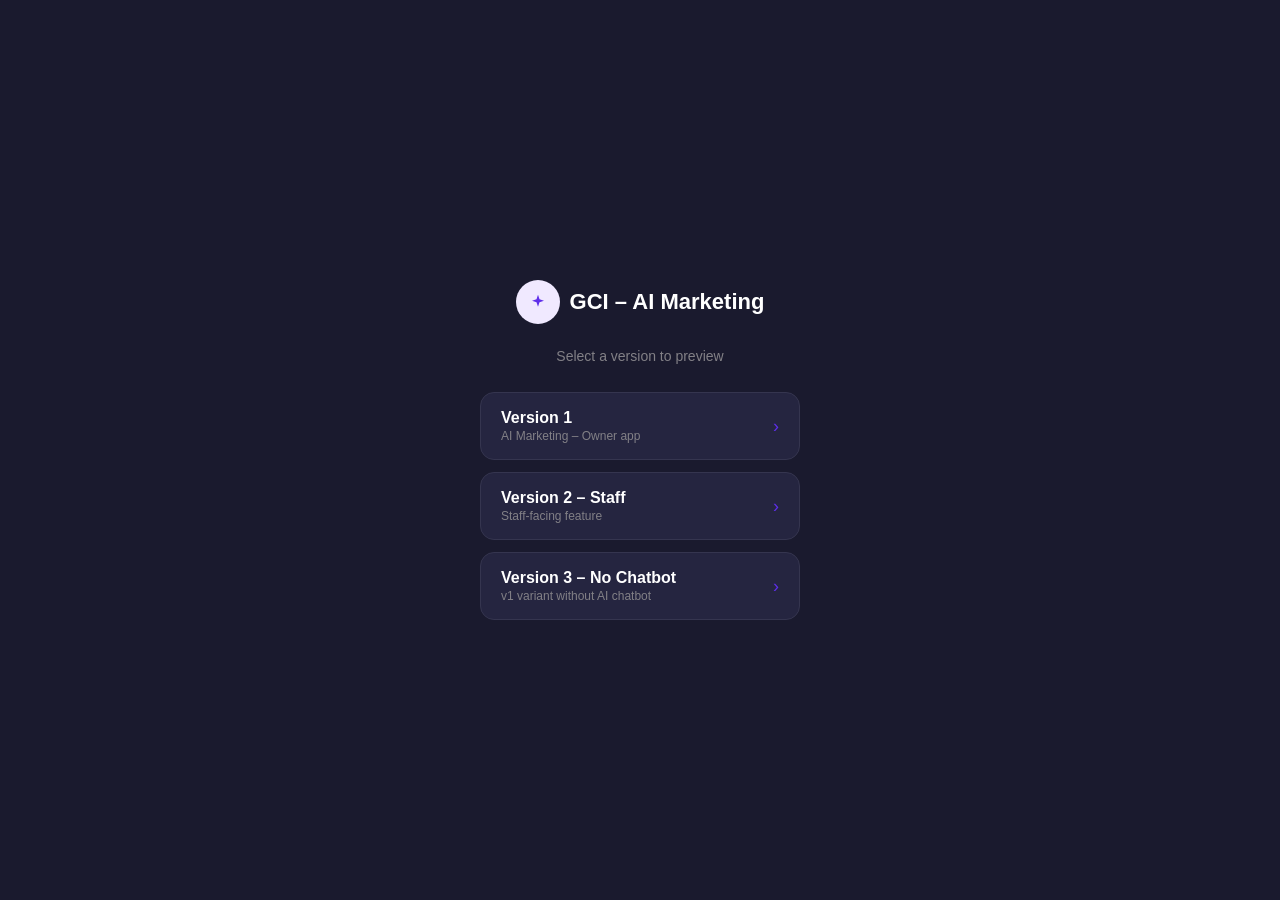
==== commit ee2b6614: "add v3 without chatbot - update save popup and launch popup" ====
--- a/index.html
+++ b/index.html
@@ -75,6 +75,13 @@
       </div>
       <span class="version-arrow">›</span>
     </a>
+    <a class="version-card" href="v3-no-chatbot/">
+      <div>
+        <div class="version-label">Version 3 – No Chatbot</div>
+        <div class="version-desc">v1 variant without AI chatbot</div>
+      </div>
+      <span class="version-arrow">›</span>
+    </a>
   </div>
 </body>
 </html>
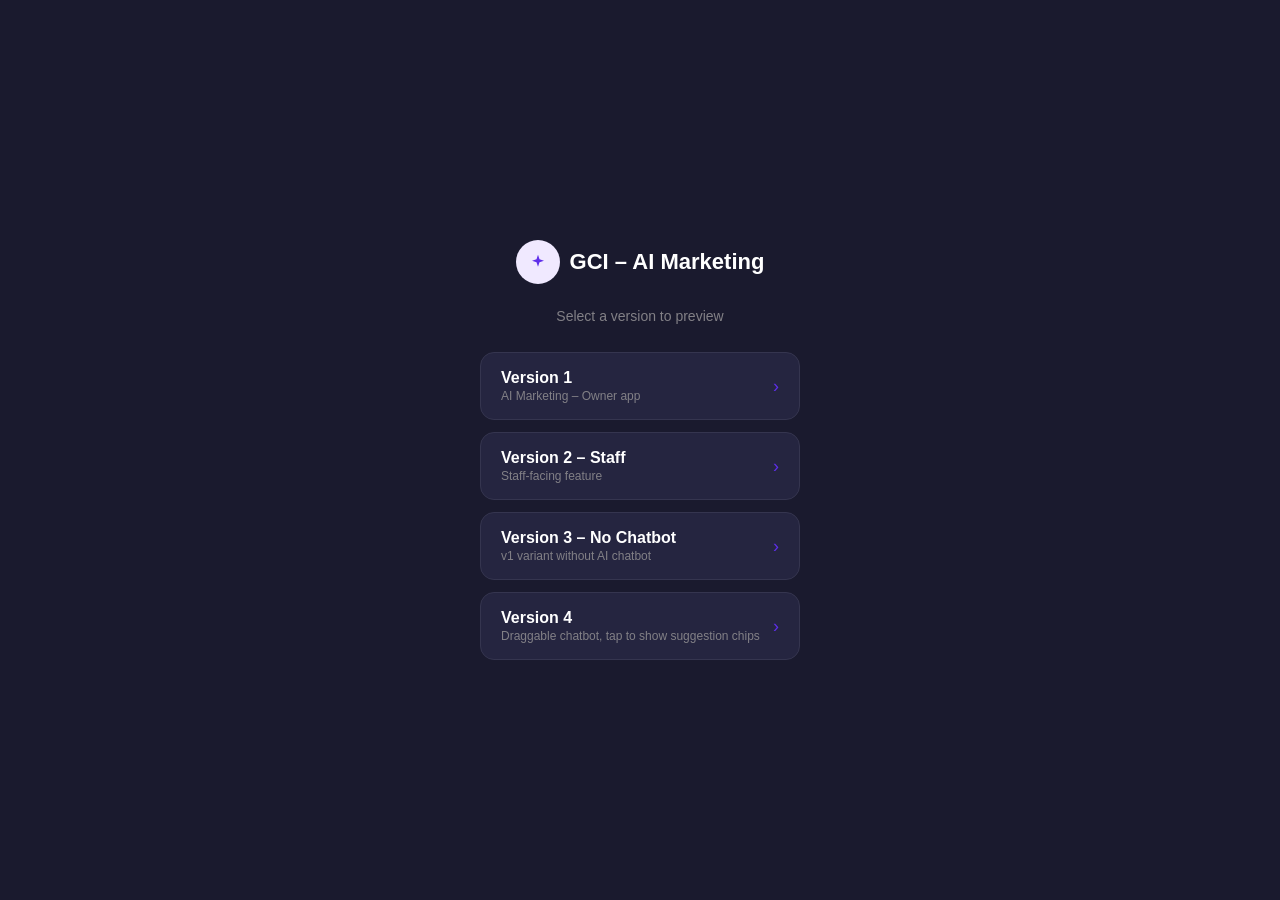
==== commit 8f418e4f: "v4 with draggable" ====
--- a/index.html
+++ b/index.html
@@ -82,6 +82,13 @@
       </div>
       <span class="version-arrow">›</span>
     </a>
+    <a class="version-card" href="v4/">
+      <div>
+        <div class="version-label">Version 4</div>
+        <div class="version-desc">Draggable chatbot, tap to show suggestion chips</div>
+      </div>
+      <span class="version-arrow">›</span>
+    </a>
   </div>
 </body>
 </html>
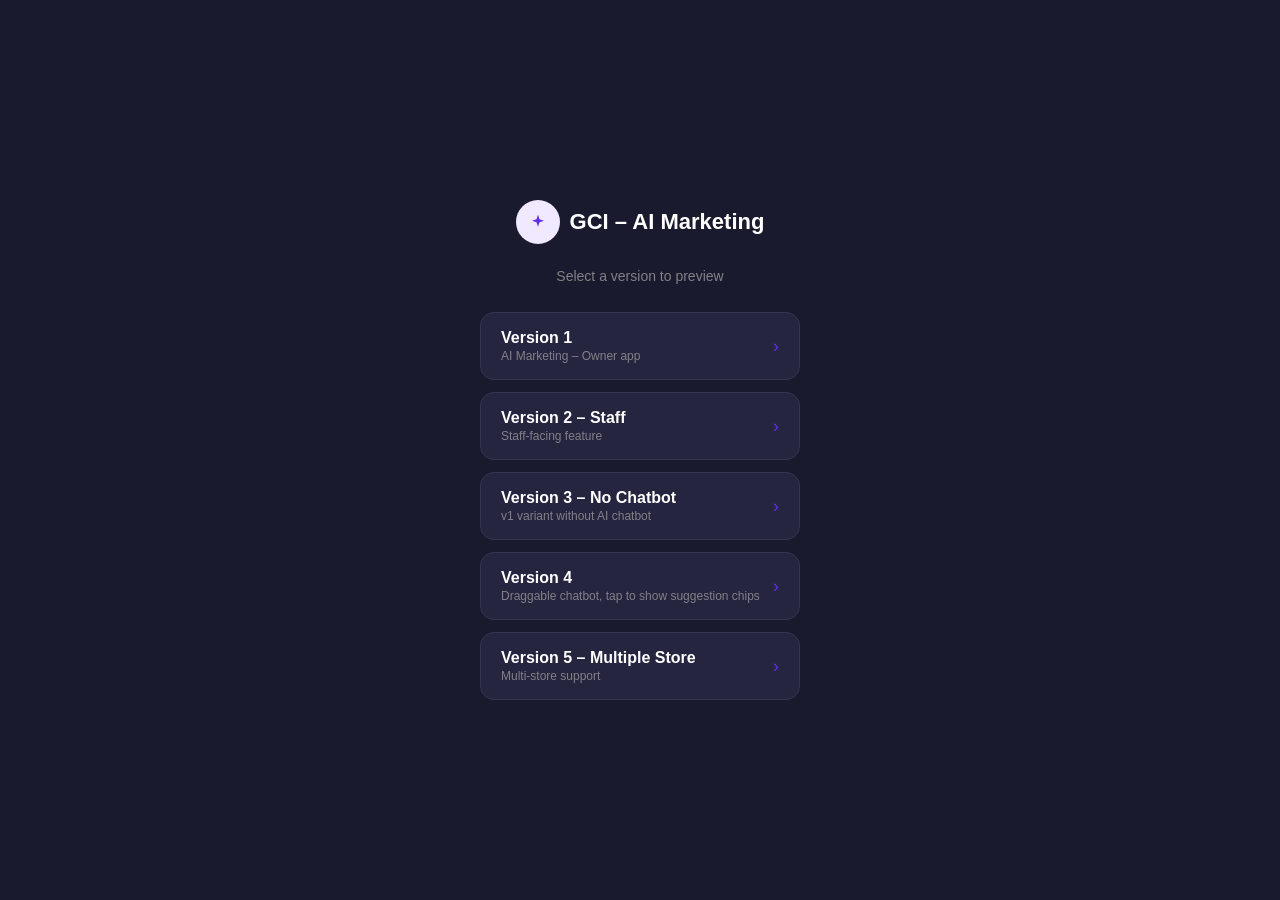
==== commit a1123f5e: "v5 multiple store" ====
--- a/index.html
+++ b/index.html
@@ -89,6 +89,13 @@
       </div>
       <span class="version-arrow">›</span>
     </a>
+    <a class="version-card" href="v5-multiple-store/">
+      <div>
+        <div class="version-label">Version 5 – Multiple Store</div>
+        <div class="version-desc">Multi-store support</div>
+      </div>
+      <span class="version-arrow">›</span>
+    </a>
   </div>
 </body>
 </html>
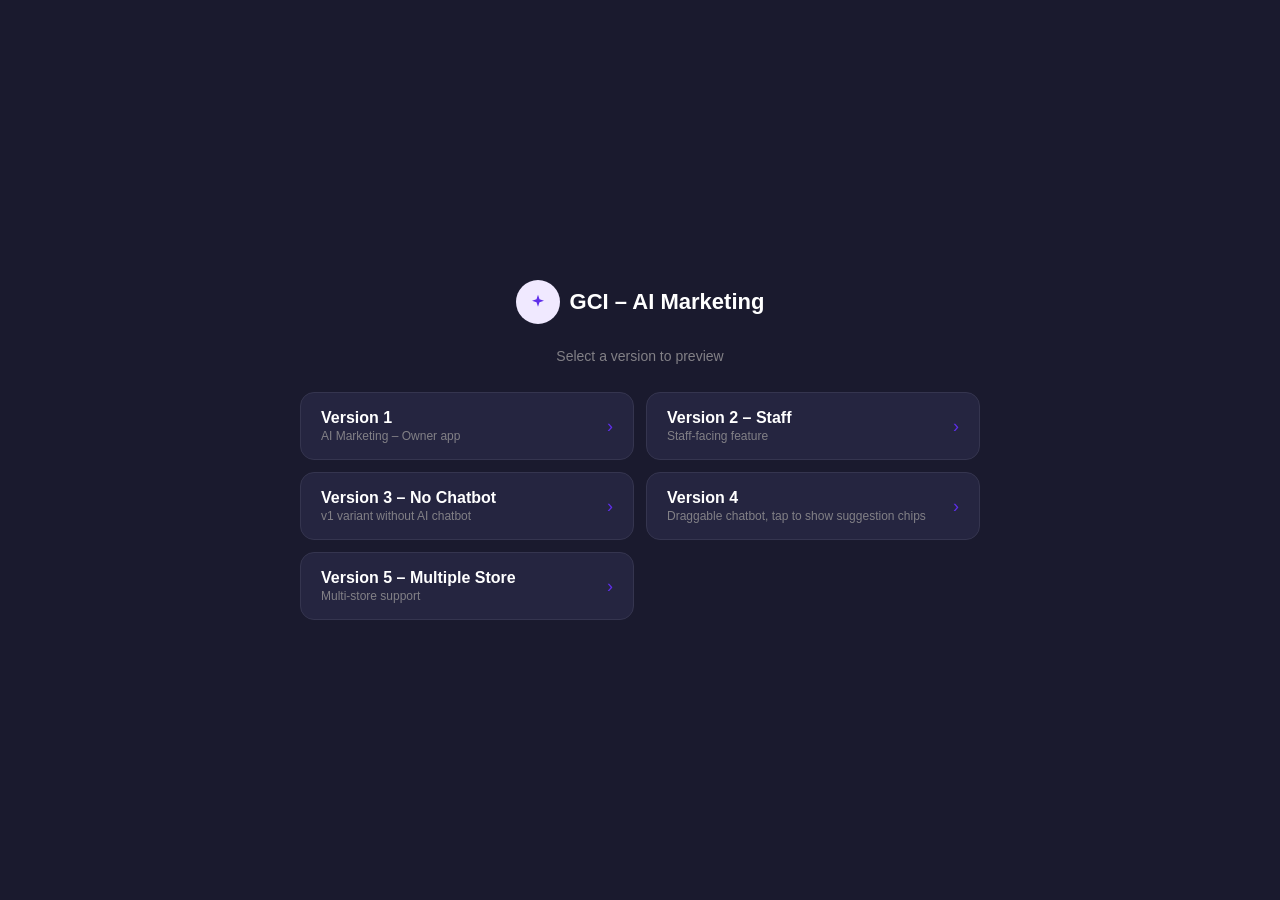
==== commit 090a8de8: "fea: add bottom nav" ====
--- a/index.html
+++ b/index.html
@@ -31,7 +31,16 @@
   }
   h1 { color: #fff; font-size: 22px; font-weight: 700; }
   p { color: #828086; font-size: 14px; margin-bottom: 12px; }
-  .versions { display: flex; flex-direction: column; gap: 12px; width: 100%; max-width: 320px; }
+  .versions {
+    display: grid;
+    grid-template-columns: repeat(2, minmax(0, 1fr));
+    gap: 12px;
+    width: 100%;
+    max-width: 680px;
+  }
+  @media (max-width: 520px) {
+    .versions { grid-template-columns: 1fr; max-width: 320px; }
+  }
   a.version-card {
     display: flex;
     align-items: center;
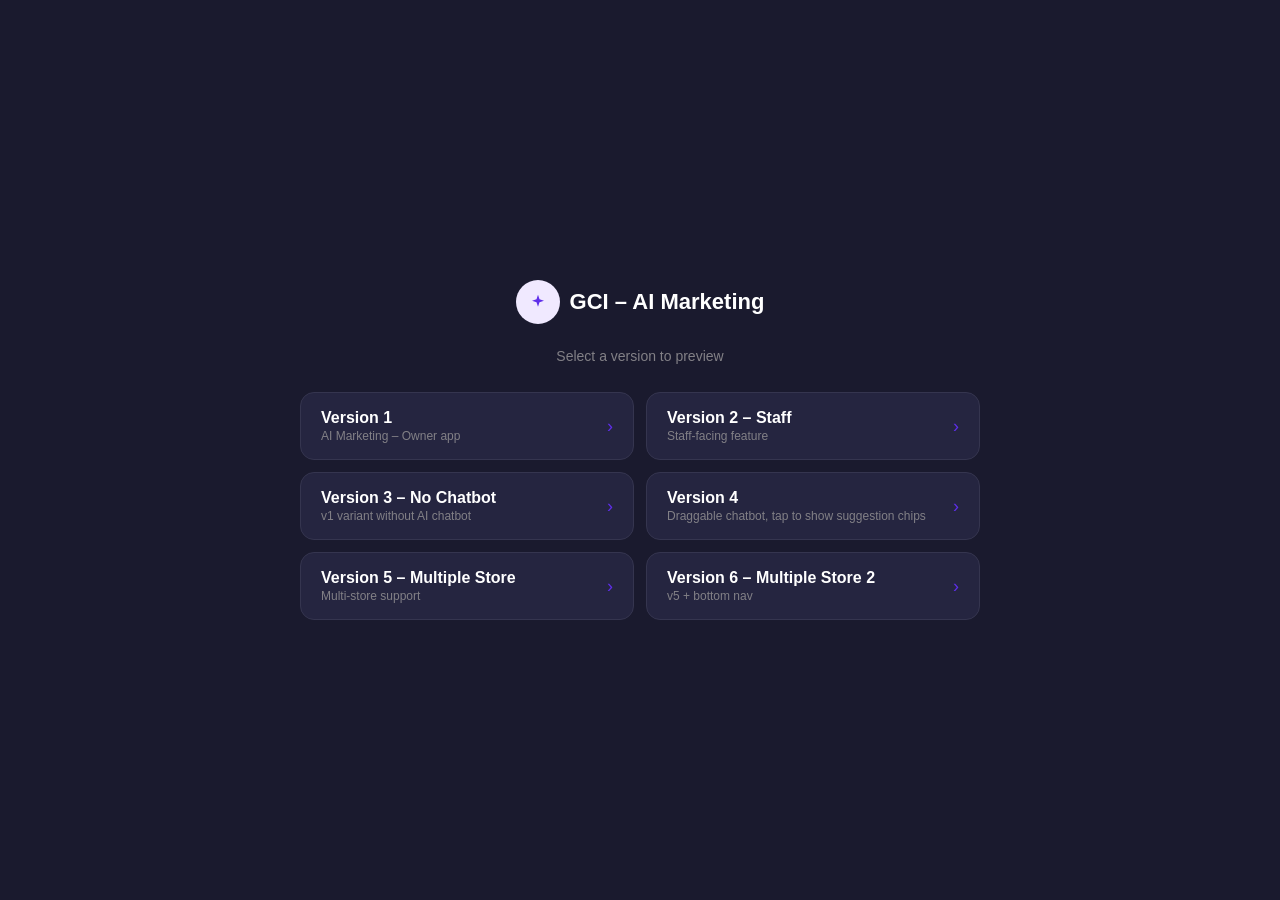
==== commit c0320ed4: "fea : multiple store v6" ====
--- a/index.html
+++ b/index.html
@@ -105,6 +105,13 @@
       </div>
       <span class="version-arrow">›</span>
     </a>
+    <a class="version-card" href="v6-multiple-store-2/">
+      <div>
+        <div class="version-label">Version 6 – Multiple Store 2</div>
+        <div class="version-desc">v5 + bottom nav</div>
+      </div>
+      <span class="version-arrow">›</span>
+    </a>
   </div>
 </body>
 </html>
